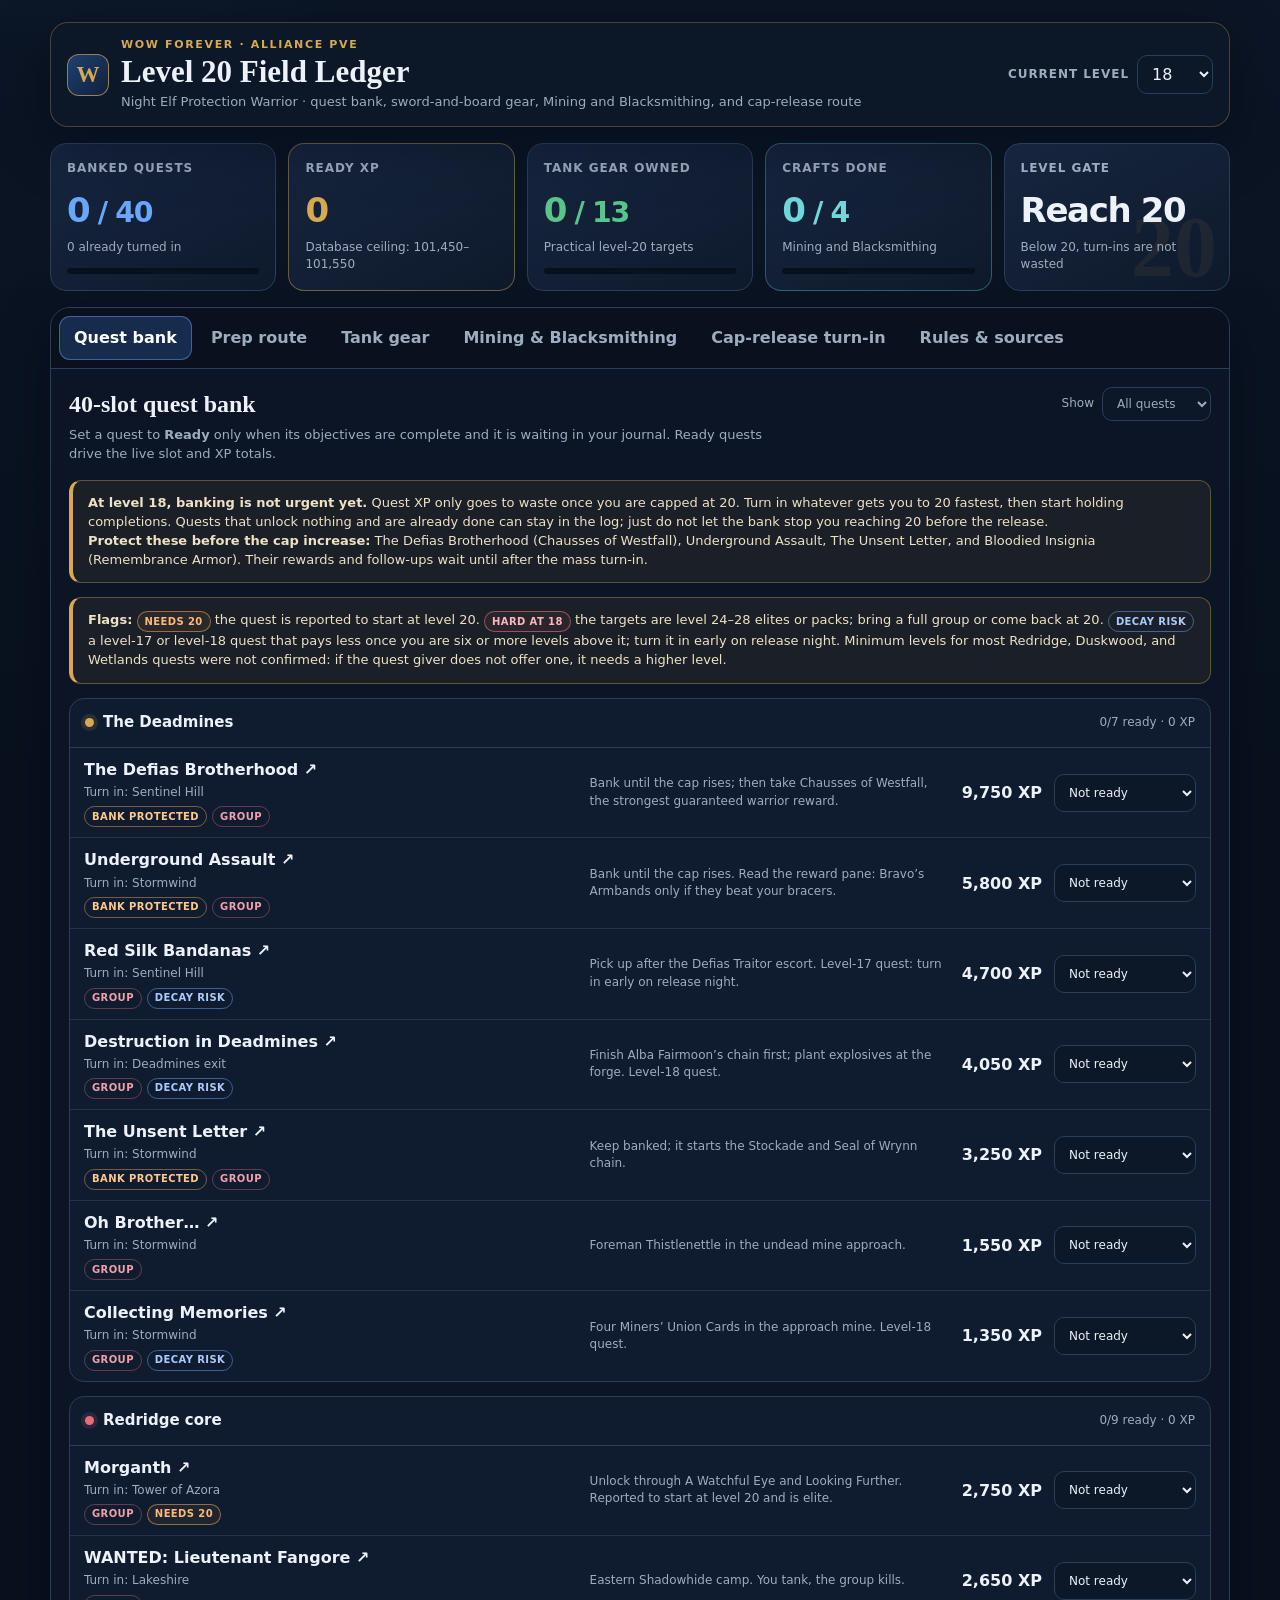
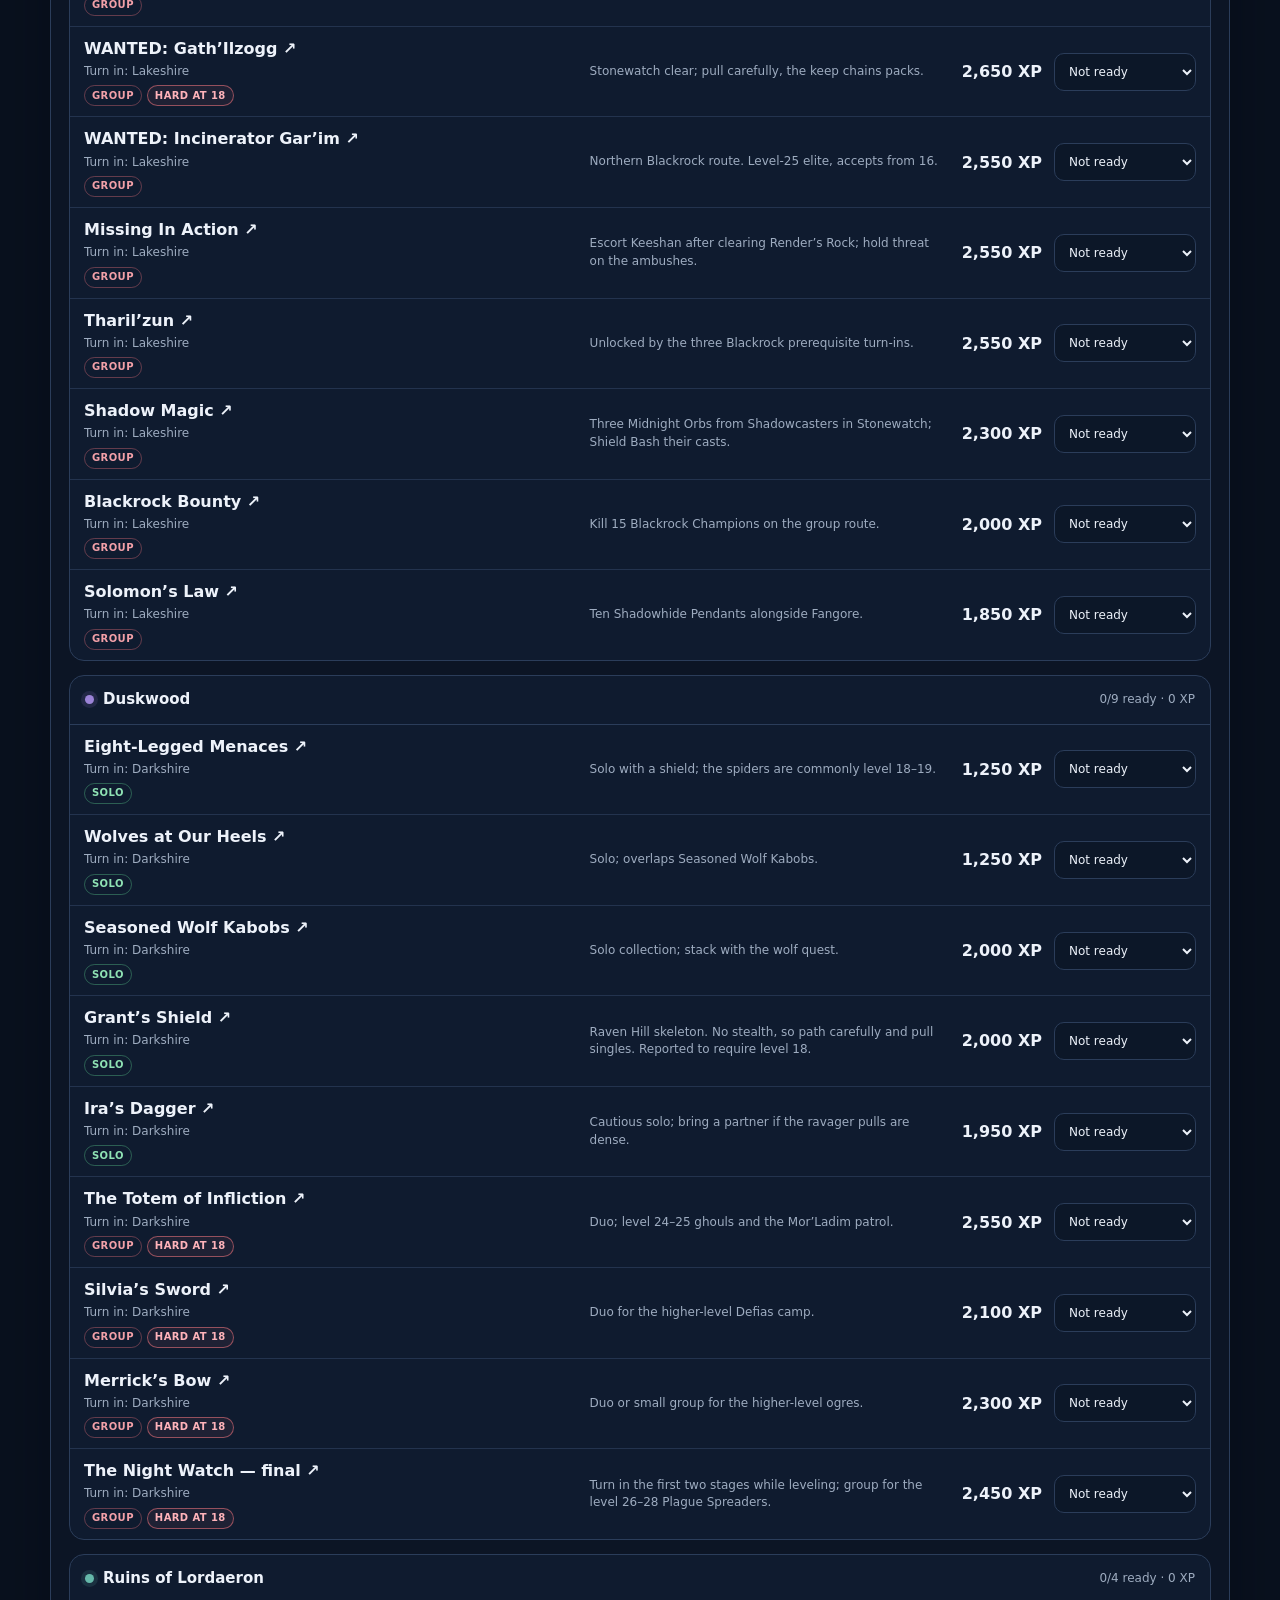
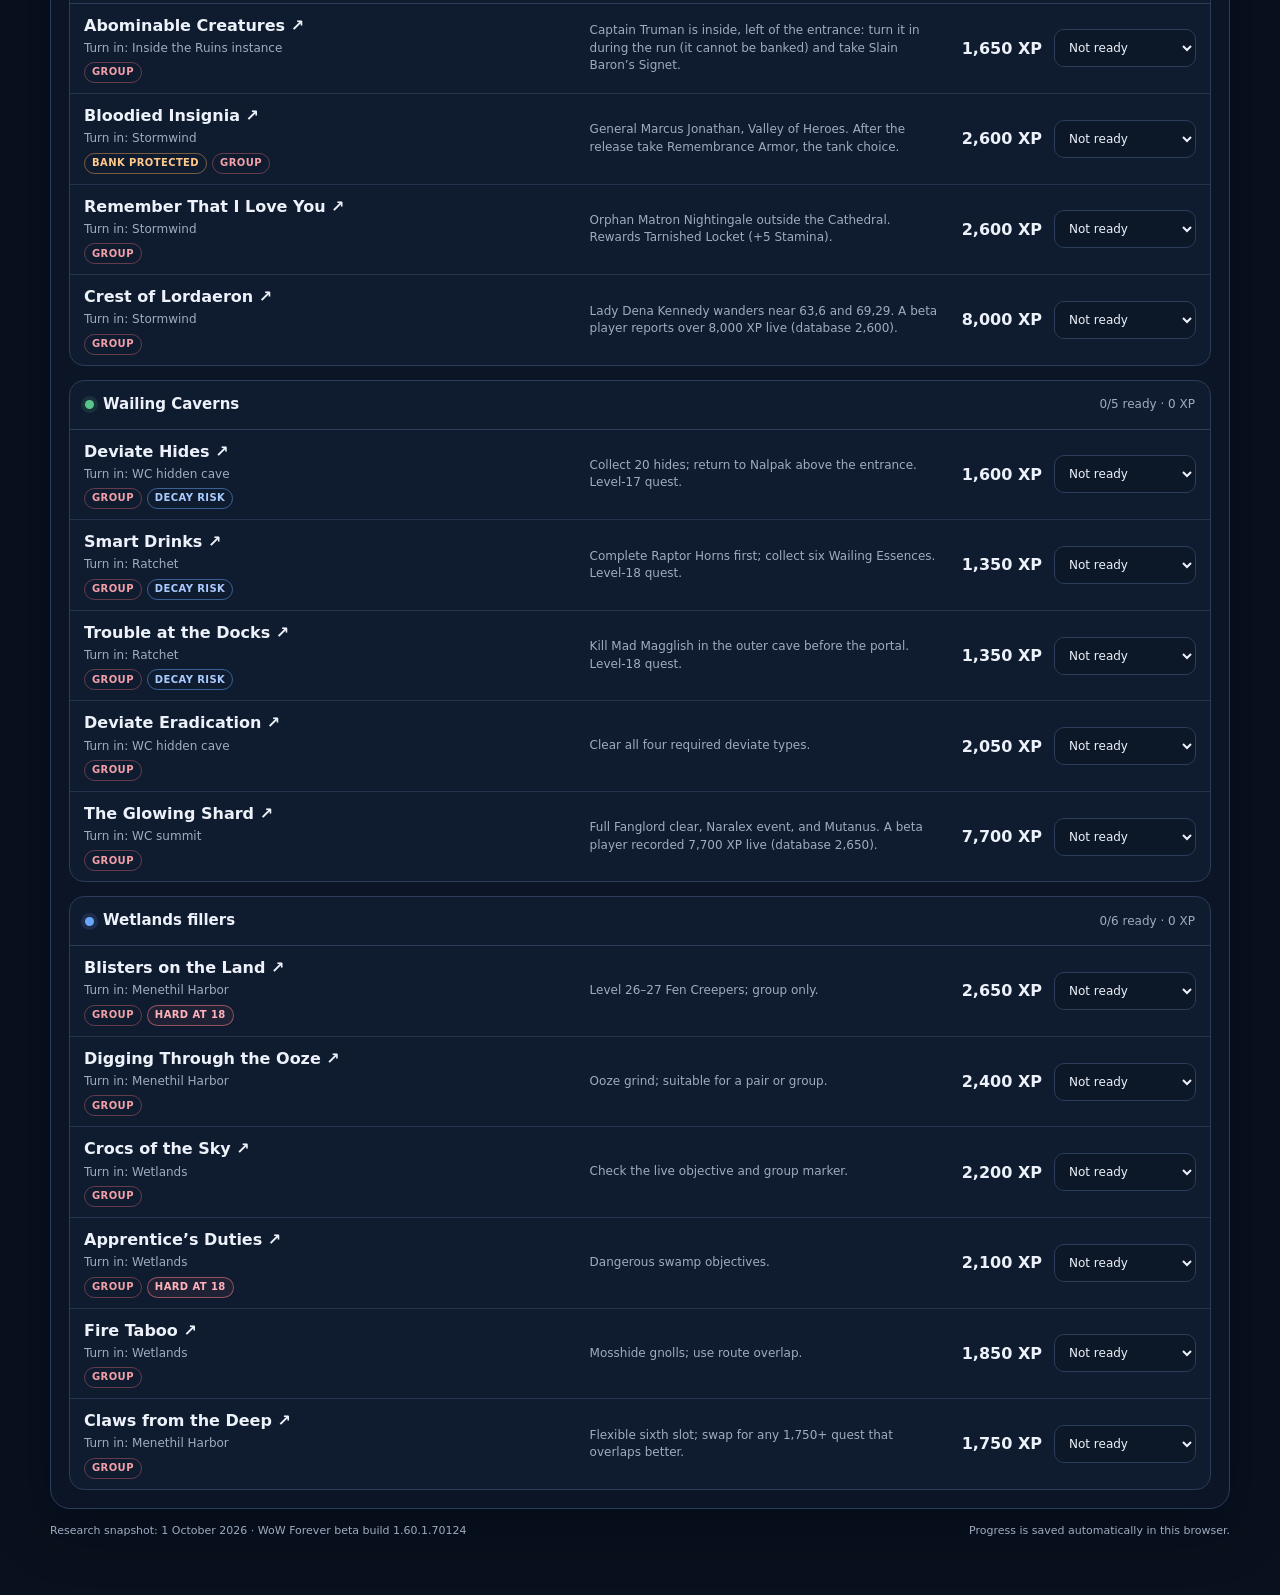
==== warrior/index.html @ e03d8a85 "Add Protection Warrior level 20 field ledger" ====
<!doctype html>
<html lang="en">
<head>
  <meta charset="utf-8">
  <meta name="viewport" content="width=device-width,initial-scale=1">
  <meta name="theme-color" content="#0b1525">
  <meta name="description" content="Interactive level-20 quest bank, Protection tank gear targets, and Mining/Blacksmithing crafts for a Night Elf Warrior on WoW Forever.">
  <title>Level 20 Field Ledger · Night Elf Protection Warrior</title>
  <link rel="icon" href="favicon.svg" type="image/svg+xml">
  <link rel="stylesheet" href="styles.css">
</head>
<body>
  <main class="shell">
    <header class="topbar">
      <div class="identity">
        <div class="crest" aria-hidden="true">W</div>
        <div>
          <p class="eyebrow">WoW Forever · Alliance PvE</p>
          <h1>Level 20 Field Ledger</h1>
          <p class="subtitle">Night Elf Protection Warrior · quest bank, sword-and-board gear, Mining and Blacksmithing, and cap-release route</p>
        </div>
      </div>
      <div class="level-control">
        <label for="current-level">Current level</label>
        <select id="current-level" aria-label="Current character level">
          <option value="17">17</option>
          <option value="18">18</option>
          <option value="19">19</option>
          <option value="20">20</option>
          <option value="21">21+</option>
        </select>
      </div>
    </header>

    <section class="summary-grid" aria-label="Tracker summary">
      <article class="summary-card blue">
        <div class="label">Banked quests</div>
        <div class="value"><span id="bank-count">0</span><small> / 40</small></div>
        <div class="detail"><span id="turned-count">0</span> already turned in</div>
        <div class="progress-track" aria-hidden="true"><span id="bank-progress"></span></div>
      </article>
      <article class="summary-card gold">
        <div class="label">Ready XP</div>
        <div class="value" id="bank-xp">0</div>
        <div class="detail">Database ceiling: 101,450–101,550</div>
      </article>
      <article class="summary-card green">
        <div class="label">Tank gear owned</div>
        <div class="value"><span id="gear-count">0</span><small> / <span id="gear-total">0</span></small></div>
        <div class="detail">Practical level-20 targets</div>
        <div class="progress-track" aria-hidden="true"><span id="gear-progress"></span></div>
      </article>
      <article class="summary-card craft">
        <div class="label">Crafts done</div>
        <div class="value"><span id="craft-count">0</span><small> / <span id="craft-total">0</span></small></div>
        <div class="detail">Mining and Blacksmithing</div>
        <div class="progress-track" aria-hidden="true"><span id="craft-progress"></span></div>
      </article>
      <article class="summary-card favor-card">
        <div class="label">Level gate</div>
        <div class="value" id="level-gate">Reach 20</div>
        <div class="detail" id="level-gate-detail">Below 20, turn-ins are not wasted</div>
      </article>
    </section>

    <section class="workspace">
      <nav class="tabs" role="tablist" aria-label="Tracker sections">
        <button class="tab-button" id="tab-bank" role="tab" aria-selected="true" aria-controls="panel-bank">Quest bank</button>
        <button class="tab-button" id="tab-prep" role="tab" aria-selected="false" aria-controls="panel-prep">Prep route</button>
        <button class="tab-button" id="tab-gear" role="tab" aria-selected="false" aria-controls="panel-gear">Tank gear</button>
        <button class="tab-button" id="tab-craft" role="tab" aria-selected="false" aria-controls="panel-craft">Mining &amp; Blacksmithing</button>
        <button class="tab-button" id="tab-turnin" role="tab" aria-selected="false" aria-controls="panel-turnin">Cap-release turn-in</button>
        <button class="tab-button" id="tab-notes" role="tab" aria-selected="false" aria-controls="panel-notes">Rules &amp; sources</button>
      </nav>

      <section class="panel active" id="panel-bank" role="tabpanel" aria-labelledby="tab-bank">
        <div class="panel-head">
          <div>
            <h2>40-slot quest bank</h2>
            <p>Set a quest to <strong>Ready</strong> only when its objectives are complete and it is waiting in your journal. Ready quests drive the live slot and XP totals.</p>
          </div>
          <div class="panel-actions">
            <label class="filter" for="quest-filter">Show
              <select id="quest-filter">
                <option value="all">All quests</option>
                <option value="todo">Not ready</option>
                <option value="ready">Ready only</option>
                <option value="turned">Turned in</option>
                <option value="skip">Skipped</option>
              </select>
            </label>
          </div>
        </div>
        <div class="callout"><strong>At level 18, banking is not urgent yet.</strong> Quest XP only goes to waste once you are capped at 20. Turn in whatever gets you to 20 fastest, then start holding completions. Quests that unlock nothing and are already done can stay in the log; just do not let the bank stop you reaching 20 before the release.<br><strong>Protect these before the cap increase:</strong> The Defias Brotherhood (Chausses of Westfall), Underground Assault, The Unsent Letter, and Bloodied Insignia (Remembrance Armor). Their rewards and follow-ups wait until after the mass turn-in.</div>
        <div class="callout"><strong>Flags:</strong> <span class="tag needs20">needs 20</span> the quest is reported to start at level 20. <span class="tag hard">hard at 18</span> the targets are level 24–28 elites or packs; bring a full group or come back at 20. <span class="tag decay">decay risk</span> a level-17 or level-18 quest that pays less once you are six or more levels above it; turn it in early on release night. Minimum levels for most Redridge, Duskwood, and Wetlands quests were not confirmed: if the quest giver does not offer one, it needs a higher level.</div>
        <div class="zone-list" id="quest-zones"></div>
      </section>

      <section class="panel" id="panel-prep" role="tabpanel" aria-labelledby="tab-prep" hidden>
        <div class="panel-head">
          <div>
            <h2>Prep route</h2>
            <p>The prerequisite turn-ins and route decisions that make the final bank possible. They do not count toward the 40 ready slots.</p>
          </div>
        </div>
        <div class="zone-list" id="prep-groups"></div>
      </section>

      <section class="panel" id="panel-gear" role="tabpanel" aria-labelledby="tab-gear" hidden>
        <div class="panel-head">
          <div>
            <h2>Practical Protection set</h2>
            <p>One-hander and shield, Alliance-accessible sources only. Stamina and armor first, then Defense, then Strength. No Merchant’s Favor is needed for the core list.</p>
          </div>
          <div class="panel-actions">
            <label class="filter" for="gear-filter">Show
              <select id="gear-filter">
                <option value="all">All targets</option>
                <option value="need">Still needed</option>
                <option value="owned">Owned</option>
                <option value="skip">Skipped</option>
              </select>
            </label>
          </div>
        </div>
        <div class="callout"><strong>Stat rule for a level-20 tank:</strong> Stamina and armor keep the healer comfortable; Defense lowers the chance to be crit and raises avoidance; Strength adds threat and block. Agility gives armor and dodge, so it is a fine secondary stat. Weapon damage still matters for threat, but a shield always beats a two-hander while tanking.<br><strong>The shield:</strong> Kresh’s Back (528 armor, +5 Defense, Wailing Caverns) is the clear level-18 target. Kresh is the turtle in the lake area; ask the group to kill him.</div>
        <div class="zone-card">
          <div class="zone-head"><div class="zone-title"><span class="zone-dot"></span><h3>Target list</h3></div><div class="zone-meta">Alliance-accessible</div></div>
          <div class="rows" id="gear-rows"></div>
        </div>
        <div class="route-section">
          <h3>Tank dungeon checklist</h3>
          <p>The dungeons you are already running for the quest bank also supply the set. In order of value.</p>
          <div class="zone-list" id="gear-farm-groups"></div>
        </div>
      </section>

      <section class="panel" id="panel-craft" role="tabpanel" aria-labelledby="tab-craft" hidden>
        <div class="panel-head">
          <div>
            <h2>Mining and Blacksmithing</h2>
            <p>Self-crafted tank pieces and weapon stones within reach before and just after level 20. This is not a power-leveling plan: mine nodes on your route and craft at natural breaks.</p>
          </div>
          <div class="panel-actions">
            <label class="filter" for="craft-filter">Show
              <select id="craft-filter">
                <option value="all">All crafts</option>
                <option value="need">Still to do</option>
                <option value="owned">Done</option>
                <option value="skip">Skipped</option>
              </select>
            </label>
          </div>
        </div>
        <div class="callout craft-callout"><strong>Best value:</strong> Gemmed Copper Boots (Blacksmithing 35, 109 armor, +4 Strength, +4 Stamina) are mail, cheap, and good until 20. Rough Bronze Shoulders fill an otherwise empty slot from level 17. Weapon stones are a cheap threat boost for every dungeon pull.<br><strong>Learn ranks:</strong> the client data shows each recipe’s colour range but not every trainer learn rank. Check the trainer before buying materials.</div>
        <div class="zone-card craft-card">
          <div class="zone-head"><div class="zone-title"><span class="zone-dot"></span><h3>Crafts worth making</h3></div><div class="zone-meta">Self-made</div></div>
          <div class="rows" id="craft-rows"></div>
        </div>
        <div class="route-section">
          <h3>Out of reach or not worth it at 20</h3>
          <p>Listed so you do not spend gold or Favor on them now.</p>
          <div class="comparison-table" id="craft-skip-rows" aria-label="Crafts to skip at level 20"></div>
        </div>
      </section>

      <section class="panel" id="panel-turnin" role="tabpanel" aria-labelledby="tab-turnin" hidden>
        <div class="panel-head">
          <div>
            <h2>Cap-release turn-in</h2>
            <p>Bind the hearthstone in Stormwind. If you hold the Wailing Caverns quests, log out in Ratchet and start there; otherwise start in Stormwind. Order: Barrens → (Menethil if Wetlands quests are held) → Stormwind, first half → Sentinel Hill and the Deadmines exit → Darkshire → Lakeshire → Tower of Azora → Stormwind, second half. Skip any stop where you hold nothing.</p>
          </div>
        </div>
        <div class="callout"><strong>Before clicking anything:</strong> read the live reward pane. Forever is in beta, and the live journal overrides this ledger’s saved research. The level-17 and level-18 quests come early in this order so they pay full XP.</div>
        <div class="zone-list" id="turnin-groups"></div>
      </section>

      <section class="panel" id="panel-notes" role="tabpanel" aria-labelledby="tab-notes" hidden>
        <div class="panel-head">
          <div>
            <h2>Decision rules, saving, and sources</h2>
            <p>The tracker stores progress only in this browser. Export a JSON file to back it up or move it to another device, and import it there.</p>
          </div>
          <div class="panel-actions">
            <button class="button" id="export-button" type="button">Export progress</button>
            <label class="button" for="import-input">Import progress<input class="sr-only" id="import-input" type="file" accept="application/json"></label>
            <button class="button ghost danger" id="reset-button" type="button">Reset tracker</button>
          </div>
        </div>
        <div class="two-col">
          <article class="info-card">
            <h3>XP threshold once you are 20</h3>
            <p>For a completed quest with no follow-up:</p>
            <div class="thresholds">
              <div class="threshold"><div class="range">≤ 1,500 XP</div><div>Turn it in while leveling. It is below the practical replacement line.</div></div>
              <div class="threshold"><div class="range">1,550–1,950</div><div>Usually turn in. Hold only when already complete near 20, on the route, or needed to fill a slot.</div></div>
              <div class="threshold"><div class="range">2,000–2,450</div><div>Check the bank before turning in. This is normal bank-candidate territory.</div></div>
              <div class="threshold"><div class="range">≥ 2,500 XP</div><div>Preserve by default unless the turn-in unlocks a stronger chain or an urgent upgrade.</div></div>
            </div>
            <p><strong>Below 20 the rule is simpler:</strong> XP is never wasted, so turn in anything that helps you reach 20 before the release. <strong>Quest chains override the threshold.</strong> Turn in The Valor Family, the first two Night Watch stages, and the Redridge prerequisites because they unlock stronger bank targets.</p>
            <p><strong>Low-level XP reduction:</strong> a quest pays 80% once you are six levels above it, 60% at seven, and 50% from eight (player-reported). Only the six <em>decay risk</em> quests here can be affected, and only if you turn them in after passing level 23–24.</p>
          </article>
          <article class="info-card">
            <h3>Travel value</h3>
            <ul>
              <li><strong>Wailing Caverns:</strong> worth one full run for Kresh’s Back alone, plus five bank quests if you finish through Mutanus before the release. Holding them means logging out in Ratchet.</li>
              <li><strong>The Deadmines:</strong> the core run. Cruel Barb, First Mate Band, and Blackened Defias Armor all drop here, and it carries seven bank quests.</li>
              <li><strong>Ruins of Lordaeron:</strong> go when a group already wants it. The three Stormwind hand-ins are excellent; Abominable Creatures turns in inside the dungeon and gives the Slain Baron’s Signet tank ring on the spot.</li>
              <li><strong>Duskwood:</strong> best open-world follow-up. The western spiders and wolves are fine solo with a shield; Totem, Silvia, Merrick, and final Night Watch need a partner.</li>
              <li><strong>Hall of Thanes:</strong> a level 13–18 dungeon. Worth one run only if a group is going: several reward pieces in the gear list come from it.</li>
              <li><strong>Shadowfang Keep and Blackfathom Deeps:</strong> after the cap rises. Blackfathom Villainy offers the Arctic Buckler shield.</li>
            </ul>
          </article>
          <article class="info-card">
            <h3>Protection talents at 18–20</h3>
            <p>A dedicated level-20 tank build is <strong>0/0/11 Protection</strong>: 5/5 Shield Specialization, 2/2 Improved Bloodrage, 3/3 Improved Thunder Clap, and 1/3 Improved Revenge. At 18 you have 9 points.</p>
            <p><strong>Pull:</strong> Charge in Battle Stance, swap to Defensive Stance, then Bloodrage, Shield Block, Revenge whenever lit, Thunder Clap on packs, Demoralizing Shout once, Sunder Armor on bosses, Heroic Strike only with spare Rage, and Taunt only after losing threat.</p>
            <p>Visit the Warrior trainer at 18 and 20 before the next dungeon.</p>
          </article>
          <article class="info-card">
            <h3>What this ledger does not know</h3>
            <ul>
              <li>Your current gear, Blacksmithing and Mining skill, gold, flight paths, and which Defias and Redridge steps are done.</li>
              <li>The exact minimum level of most Redridge, Duskwood, and Wetlands quests.</li>
              <li>The live stats of Bandsaw Wristbands and Remembrance Armor; check their tooltips before choosing.</li>
            </ul>
          </article>
        </div>
        <div class="source-links">
          <a href="https://www.wowhead.com/forever/quests" target="_blank" rel="noreferrer">Forever quest database ↗</a>
          <a href="https://www.wowhead.com/forever/guide/classes/warrior/protection/level-20-tank-overview" target="_blank" rel="noreferrer">Level-20 Protection guide ↗</a>
          <a href="https://foreverchanges.pro/dungeons/wailing-caverns" target="_blank" rel="noreferrer">Wailing Caverns loot ↗</a>
          <a href="https://foreverchanges.pro/item/13245" target="_blank" rel="noreferrer">Kresh’s Back ↗</a>
          <a href="https://www.wowhead.com/forever/guide/ruins-of-lordaeron-dungeon-overview-location-rewards" target="_blank" rel="noreferrer">Ruins guide ↗</a>
          <a href="https://www.wowhead.com/forever/quests/eastern-kingdoms/wetlands" target="_blank" rel="noreferrer">Wetlands quests ↗</a>
        </div>
      </section>
    </section>

    <footer class="footer">
      <span>Research snapshot: 1 October 2026 · WoW Forever beta build 1.60.1.70124</span>
      <span>Progress is saved automatically in this browser.</span>
    </footer>
  </main>

  <div class="toast" id="toast" role="status" aria-live="polite"></div>
  <script src="app.js"></script>
</body>
</html>
---- warrior/styles.css ----
:root {
  color-scheme: dark;
  --ink: #09111e;
  --panel: #111d31;
  --panel-2: #172640;
  --line: #2b3d5a;
  --text: #edf2fa;
  --muted: #9eacc0;
  --gold: #d5aa52;
  --blue: #69a7ff;
  --green: #58c58a;
  --orange: #e59d53;
  --red: #e46e78;
  --shadow: 0 18px 55px rgba(1, 7, 17, .35);
}

* { box-sizing: border-box; }

html { scroll-behavior: smooth; }

body {
  margin: 0;
  min-width: 320px;
  background:
    radial-gradient(circle at 8% -10%, rgba(44, 103, 180, .24), transparent 34rem),
    linear-gradient(180deg, #0b1525 0%, var(--ink) 48rem);
  color: var(--text);
  font-family: Inter, ui-sans-serif, system-ui, -apple-system, BlinkMacSystemFont, "Segoe UI", sans-serif;
  line-height: 1.45;
}

a { color: inherit; }
button, select, input { font: inherit; }
button, select, input[type="file"] { color: inherit; }

.shell { width: min(1180px, calc(100% - 28px)); margin: 0 auto; padding: 22px 0 56px; }

.topbar {
  display: flex;
  align-items: center;
  justify-content: space-between;
  gap: 18px;
  padding: 14px 16px;
  border: 1px solid rgba(213, 170, 82, .3);
  border-radius: 18px;
  background: rgba(13, 24, 42, .88);
  box-shadow: var(--shadow);
  backdrop-filter: blur(14px);
}

.identity { display: flex; align-items: center; gap: 12px; min-width: 0; }
.crest {
  display: grid;
  place-items: center;
  width: 42px;
  height: 42px;
  flex: 0 0 auto;
  border: 1px solid rgba(213, 170, 82, .68);
  border-radius: 12px;
  background: linear-gradient(135deg, #1f4074, #10203a);
  color: var(--gold);
  font-family: Georgia, serif;
  font-size: 23px;
  font-weight: 800;
}

.eyebrow {
  margin: 0 0 2px;
  color: var(--gold);
  font-size: 11px;
  font-weight: 800;
  letter-spacing: .15em;
  text-transform: uppercase;
}

h1 { margin: 0; font-family: Georgia, "Times New Roman", serif; font-size: clamp(22px, 3vw, 31px); line-height: 1.08; }
.subtitle { margin: 5px 0 0; color: var(--muted); font-size: 13px; }

.level-control { display: flex; align-items: center; gap: 8px; flex: 0 0 auto; }
.level-control label { color: var(--muted); font-size: 12px; font-weight: 700; text-transform: uppercase; letter-spacing: .08em; }
.level-control select, .filter select, .status-select, .gear-select {
  border: 1px solid var(--line);
  border-radius: 10px;
  background: #0c1728;
  padding: 8px 10px;
}

.summary-grid {
  display: grid;
  grid-template-columns: repeat(5, minmax(0, 1fr));
  gap: 12px;
  margin: 16px 0;
}

.summary-card {
  min-height: 116px;
  padding: 16px;
  border: 1px solid var(--line);
  border-radius: 16px;
  background: linear-gradient(150deg, rgba(23, 38, 64, .98), rgba(14, 26, 44, .98));
}
.summary-card .label { color: var(--muted); font-size: 12px; font-weight: 800; letter-spacing: .08em; text-transform: uppercase; }
.summary-card .value { margin-top: 8px; font-size: clamp(24px, 3.2vw, 34px); font-weight: 800; letter-spacing: -.04em; }
.summary-card .detail { margin-top: 4px; color: var(--muted); font-size: 12px; }
.summary-card.gold { border-color: rgba(213, 170, 82, .45); }
.summary-card.gold .value { color: var(--gold); }
.summary-card.blue .value { color: var(--blue); }
.summary-card.green .value { color: var(--green); }
.summary-card.craft { border-color: rgba(94, 211, 216, .34); }
.summary-card.craft .value { color: #70d8db; }

.progress-track { overflow: hidden; height: 6px; margin-top: 12px; border-radius: 999px; background: #07101d; }
.progress-track > span { display: block; width: 0; height: 100%; border-radius: inherit; background: linear-gradient(90deg, var(--blue), var(--green)); transition: width .25s ease; }

.favor-card { position: relative; overflow: hidden; }
.favor-card::after { content: "20"; position: absolute; right: 12px; bottom: -19px; color: rgba(213, 170, 82, .08); font-family: Georgia, serif; font-size: 86px; font-weight: 900; }

.workspace {
  overflow: hidden;
  border: 1px solid var(--line);
  border-radius: 20px;
  background: rgba(12, 22, 38, .93);
  box-shadow: var(--shadow);
}

.tabs {
  display: flex;
  gap: 4px;
  overflow-x: auto;
  padding: 8px;
  border-bottom: 1px solid var(--line);
  background: rgba(8, 16, 29, .75);
}
.tab-button {
  min-height: 42px;
  padding: 9px 14px;
  border: 1px solid transparent;
  border-radius: 11px;
  background: transparent;
  color: var(--muted);
  cursor: pointer;
  font-weight: 750;
  white-space: nowrap;
}
.tab-button:hover { color: var(--text); background: var(--panel); }
.tab-button[aria-selected="true"] { border-color: rgba(105, 167, 255, .45); background: #172c4c; color: #fff; }

.panel { display: none; padding: 18px; }
.panel.active { display: block; }
.panel-head { display: flex; align-items: start; justify-content: space-between; gap: 16px; margin-bottom: 16px; }
.panel-head h2 { margin: 0; font-family: Georgia, serif; font-size: 24px; }
.panel-head p { max-width: 720px; margin: 5px 0 0; color: var(--muted); font-size: 13px; }
.panel-actions { display: flex; flex-wrap: wrap; justify-content: flex-end; gap: 8px; }

.button {
  min-height: 38px;
  padding: 8px 12px;
  border: 1px solid var(--line);
  border-radius: 10px;
  background: var(--panel-2);
  cursor: pointer;
  font-weight: 750;
}
.button:hover { border-color: var(--blue); }
.button.ghost { background: transparent; color: var(--muted); }
.button.danger:hover { border-color: var(--red); color: #ffdce0; }

.filter { display: flex; align-items: center; gap: 8px; color: var(--muted); font-size: 12px; }

.zone-list { display: grid; gap: 14px; }
.zone-card, .info-card {
  overflow: hidden;
  border: 1px solid var(--line);
  border-radius: 15px;
  background: rgba(17, 29, 49, .82);
}
.zone-head {
  display: flex;
  align-items: center;
  justify-content: space-between;
  gap: 12px;
  padding: 13px 15px;
  border-bottom: 1px solid var(--line);
}
.zone-title { display: flex; align-items: center; gap: 9px; min-width: 0; }
.zone-dot { width: 9px; height: 9px; flex: 0 0 auto; border-radius: 50%; background: var(--blue); box-shadow: 0 0 0 4px rgba(105, 167, 255, .12); }
.zone-title h3 { margin: 0; font-size: 15px; }
.zone-meta { color: var(--muted); font-size: 12px; white-space: nowrap; }

.rows { display: grid; }
.quest-row, .gear-row, .task-row {
  display: grid;
  align-items: center;
  gap: 12px;
  min-height: 67px;
  padding: 10px 14px;
  border-bottom: 1px solid rgba(43, 61, 90, .72);
}
.quest-row:last-child, .gear-row:last-child, .task-row:last-child { border-bottom: 0; }
.quest-row { grid-template-columns: minmax(210px, 1.25fr) minmax(150px, .9fr) 85px 142px; }
.gear-row { grid-template-columns: 70px minmax(210px, 1.15fr) minmax(220px, 1.2fr) 126px; }
.task-row { grid-template-columns: 34px minmax(0, 1fr); }
.quest-row[data-state="ready"], .gear-row[data-state="owned"], .task-row[data-state="done"] { background: rgba(88, 197, 138, .07); }
.quest-row[data-state="turned"] { opacity: .72; background: rgba(105, 167, 255, .06); }
.quest-row[data-state="skip"], .gear-row[data-state="skip"] { opacity: .5; }

.item-title { min-width: 0; }
.item-title a { text-decoration: none; font-weight: 780; }
.item-title a:hover { color: var(--blue); text-decoration: underline; }
.item-sub { margin-top: 3px; color: var(--muted); font-size: 12px; }
.tag-line { display: flex; flex-wrap: wrap; gap: 5px; margin-top: 5px; }
.tag {
  display: inline-flex;
  align-items: center;
  min-height: 21px;
  padding: 2px 7px;
  border: 1px solid var(--line);
  border-radius: 999px;
  color: var(--muted);
  font-size: 10px;
  font-weight: 800;
  letter-spacing: .04em;
  text-transform: uppercase;
}
.tag.protect { border-color: rgba(229, 157, 83, .5); color: #ffc989; }
.tag.solo { border-color: rgba(88, 197, 138, .4); color: #8fe2b4; }
.tag.group { border-color: rgba(228, 110, 120, .4); color: #f2a0a8; }
.tag.post { border-color: rgba(213, 170, 82, .45); color: #e7c57d; }
.tag.needs20 { border-color: rgba(229, 157, 83, .6); color: #ffb877; background: rgba(229, 157, 83, .08); }
.tag.decay { border-color: rgba(105, 167, 255, .5); color: #a9cbff; }
.tag.hard { border-color: rgba(228, 110, 120, .6); color: #ffb3ba; background: rgba(228, 110, 120, .08); }
.tag.favor { border-color: rgba(213, 170, 82, .6); color: #f2d28e; }

.xp { text-align: right; font-variant-numeric: tabular-nums; font-weight: 800; }
.status-select, .gear-select { width: 100%; min-height: 38px; font-size: 12px; }
.slot { color: var(--gold); font-size: 12px; font-weight: 800; text-transform: uppercase; }
.note { color: var(--muted); font-size: 12px; }

.check {
  display: grid;
  place-items: center;
  width: 26px;
  height: 26px;
  border: 1px solid var(--line);
  border-radius: 8px;
  background: #0b1729;
  cursor: pointer;
}
.check[aria-checked="true"] { border-color: var(--green); background: var(--green); color: #06150d; }

.callout {
  margin-bottom: 14px;
  padding: 13px 15px;
  border: 1px solid rgba(213, 170, 82, .38);
  border-left: 4px solid var(--gold);
  border-radius: 12px;
  background: rgba(213, 170, 82, .07);
  color: #eee1c4;
  font-size: 13px;
}
.craft-callout { border-color: rgba(94, 211, 216, .35); border-left-color: #70d8db; background: rgba(94, 211, 216, .06); color: #d9f4f4; }
.craft-card .zone-dot { background: #70d8db; box-shadow: 0 0 0 4px rgba(94, 211, 216, .12); }
.route-section { margin-top: 18px; }
.route-section > h3 { margin: 0; font-family: Georgia, serif; font-size: 20px; }
.route-section > p { margin: 4px 0 12px; color: var(--muted); font-size: 13px; }
.comparison-table { overflow: hidden; border: 1px solid var(--line); border-radius: 15px; background: rgba(17, 29, 49, .82); }
.comparison-row { display: grid; grid-template-columns: 78px minmax(180px, .85fr) minmax(280px, 1.35fr); align-items: center; gap: 12px; min-height: 58px; padding: 10px 14px; border-bottom: 1px solid rgba(43, 61, 90, .72); }
.comparison-row:last-child { border-bottom: 0; }
.comparison-row .item-title a { color: var(--text); text-decoration: none; font-weight: 780; }
.comparison-row .item-title a:hover { color: var(--blue); text-decoration: underline; }
.market-table .comparison-row { grid-template-columns: 78px minmax(190px, .85fr) minmax(260px, 1.25fr) 92px; }
.market-price { display: grid; justify-items: end; gap: 2px; color: var(--gold); font-variant-numeric: tabular-nums; }
.market-price span { color: var(--muted); font-size: 10px; font-weight: 700; text-transform: uppercase; }
.market-callout { margin-top: 12px; border-color: rgba(105, 167, 255, .34); border-left-color: var(--blue); background: rgba(105, 167, 255, .06); color: #dceaff; }

.two-col { display: grid; grid-template-columns: repeat(2, minmax(0, 1fr)); gap: 14px; }
.info-card { padding: 16px; }
.info-card h3 { margin: 0 0 8px; font-family: Georgia, serif; font-size: 18px; }
.info-card p, .info-card li { color: var(--muted); font-size: 13px; }
.info-card ol, .info-card ul { margin: 8px 0 0; padding-left: 19px; }
.info-card li + li { margin-top: 8px; }
.info-card strong { color: var(--text); }

.thresholds { display: grid; gap: 8px; margin-top: 12px; }
.threshold { display: grid; grid-template-columns: 110px 1fr; gap: 10px; padding: 10px; border-radius: 10px; background: rgba(5, 12, 23, .45); }
.threshold .range { font-weight: 850; color: var(--gold); }

.source-links { display: flex; flex-wrap: wrap; gap: 8px; margin-top: 14px; }
.source-links a { padding: 7px 10px; border: 1px solid var(--line); border-radius: 9px; color: var(--muted); font-size: 12px; text-decoration: none; }
.source-links a:hover { color: var(--text); border-color: var(--blue); }

.footer { display: flex; justify-content: space-between; gap: 16px; margin-top: 14px; color: var(--muted); font-size: 11px; }
.footer a { color: var(--blue); }

.toast {
  position: fixed;
  right: 18px;
  bottom: 18px;
  z-index: 20;
  max-width: min(360px, calc(100vw - 36px));
  padding: 11px 14px;
  border: 1px solid var(--line);
  border-radius: 11px;
  background: #172640;
  box-shadow: var(--shadow);
  opacity: 0;
  transform: translateY(10px);
  pointer-events: none;
  transition: .2s ease;
}
.toast.show { opacity: 1; transform: translateY(0); }

.sr-only { position: absolute; width: 1px; height: 1px; overflow: hidden; clip: rect(0,0,0,0); white-space: nowrap; }

@media (max-width: 900px) {
  .summary-grid { grid-template-columns: repeat(3, minmax(0, 1fr)); }
  .quest-row { grid-template-columns: minmax(170px, 1fr) 75px 132px; }
  .quest-row .note { grid-column: 1 / -1; }
  .gear-row { grid-template-columns: 58px minmax(160px, 1fr) 120px; }
  .gear-row .note { grid-column: 2 / -1; }
  .comparison-row, .market-table .comparison-row { grid-template-columns: 68px minmax(150px, 1fr) 92px; }
  .comparison-row .note { grid-column: 2 / -1; }
  .market-price { grid-column: 3; grid-row: 1; }
}

@media (max-width: 640px) {
  .shell { width: min(100% - 18px, 1180px); padding-top: 9px; }
  .topbar { align-items: flex-start; border-radius: 15px; }
  .subtitle { display: none; }
  .level-control { flex-direction: column; align-items: flex-end; gap: 3px; }
  .summary-grid { gap: 8px; margin: 9px 0; }
  .summary-grid { grid-template-columns: repeat(2, minmax(0, 1fr)); }
  .summary-card { min-height: 98px; padding: 12px; }
  .summary-card .value { font-size: 24px; }
  .workspace { border-radius: 15px; }
  .panel { padding: 12px; }
  .panel-head { display: block; }
  .panel-actions { justify-content: flex-start; margin-top: 12px; }
  .quest-row, .gear-row { grid-template-columns: minmax(0, 1fr) 120px; gap: 8px; }
  .quest-row .note, .quest-row .xp, .gear-row .slot, .gear-row .note { grid-column: 1; }
  .quest-row .status-select, .gear-row .gear-select { grid-column: 2; grid-row: 1 / span 2; align-self: center; }
  .gear-row .gear-select { grid-row: 1 / span 3; }
  .comparison-row, .market-table .comparison-row { grid-template-columns: 60px minmax(0, 1fr) 74px; gap: 8px; padding: 10px; }
  .comparison-row .note { grid-column: 2 / -1; }
  .market-price { grid-column: 3; grid-row: 1; align-self: start; }
  .two-col { grid-template-columns: 1fr; }
  .threshold { grid-template-columns: 1fr; gap: 3px; }
  .footer { display: block; }
}

@media (prefers-reduced-motion: reduce) {
  *, *::before, *::after { scroll-behavior: auto !important; transition: none !important; }
}
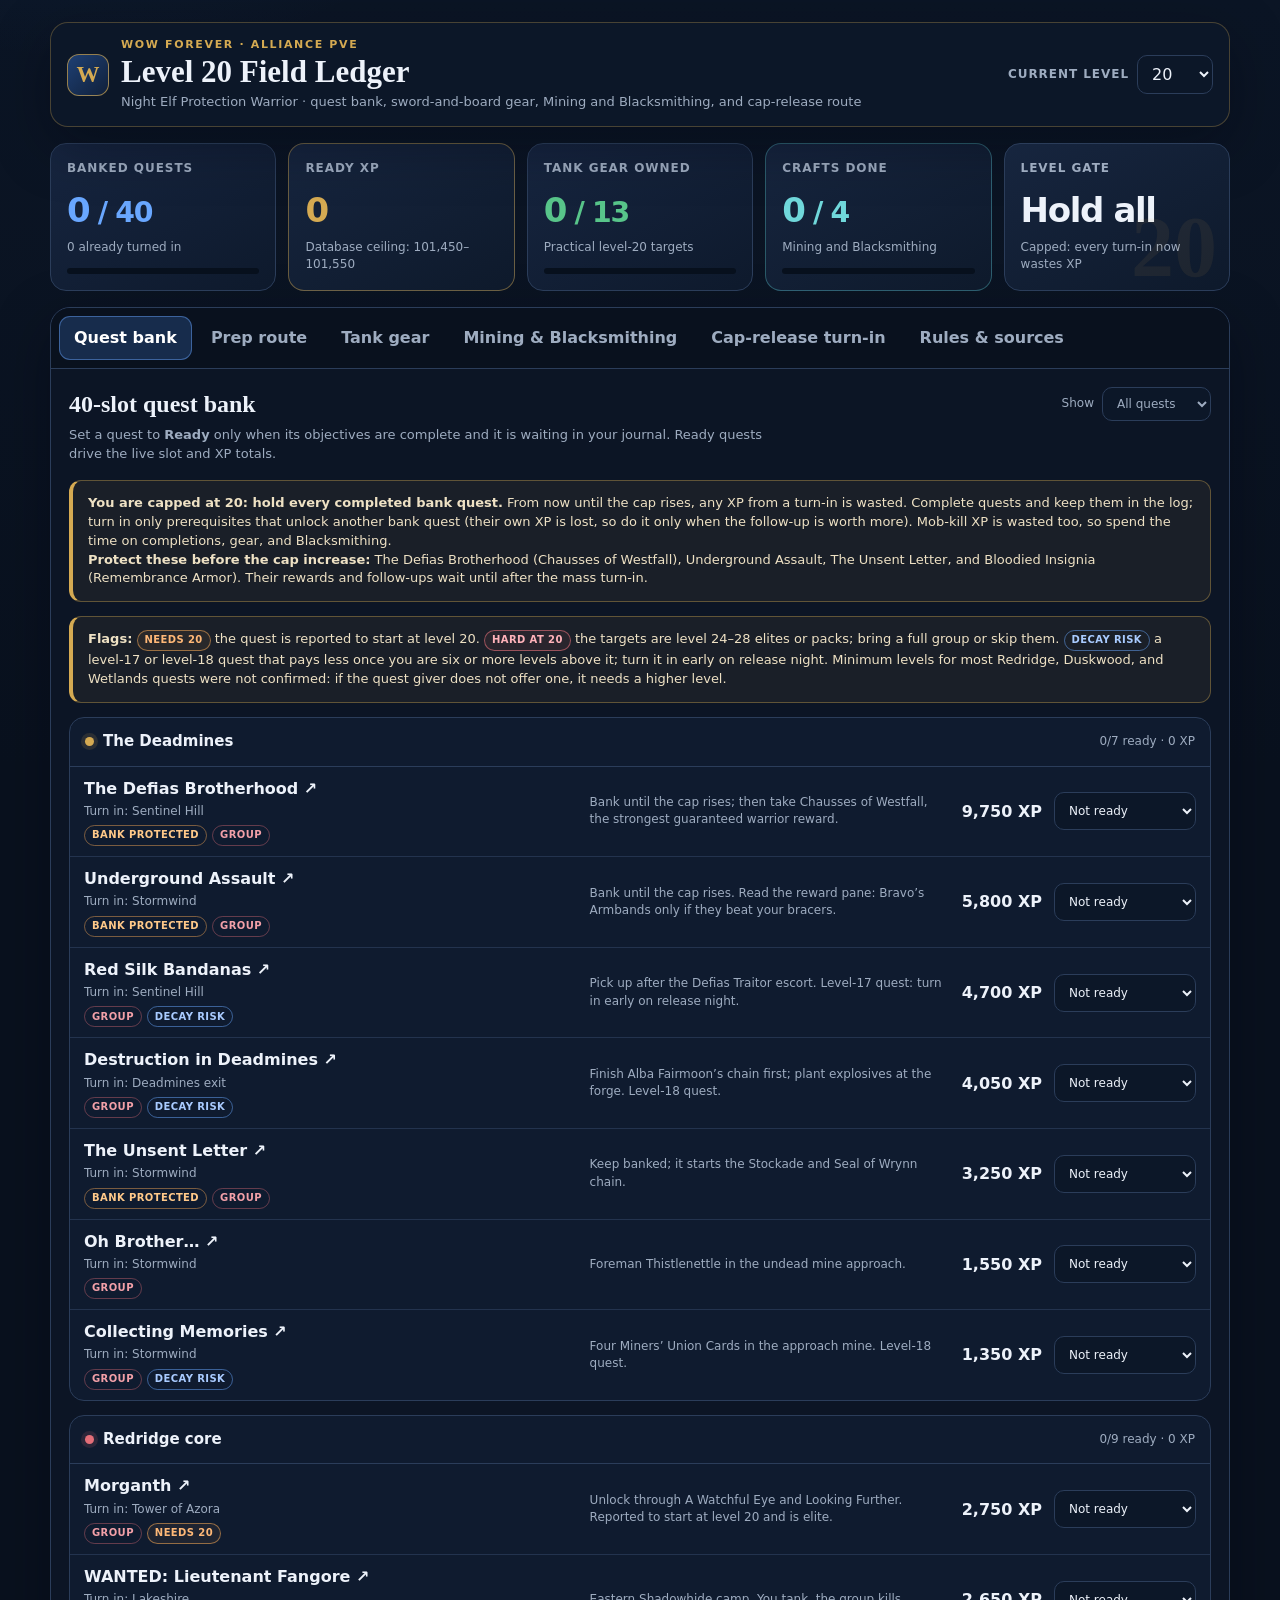
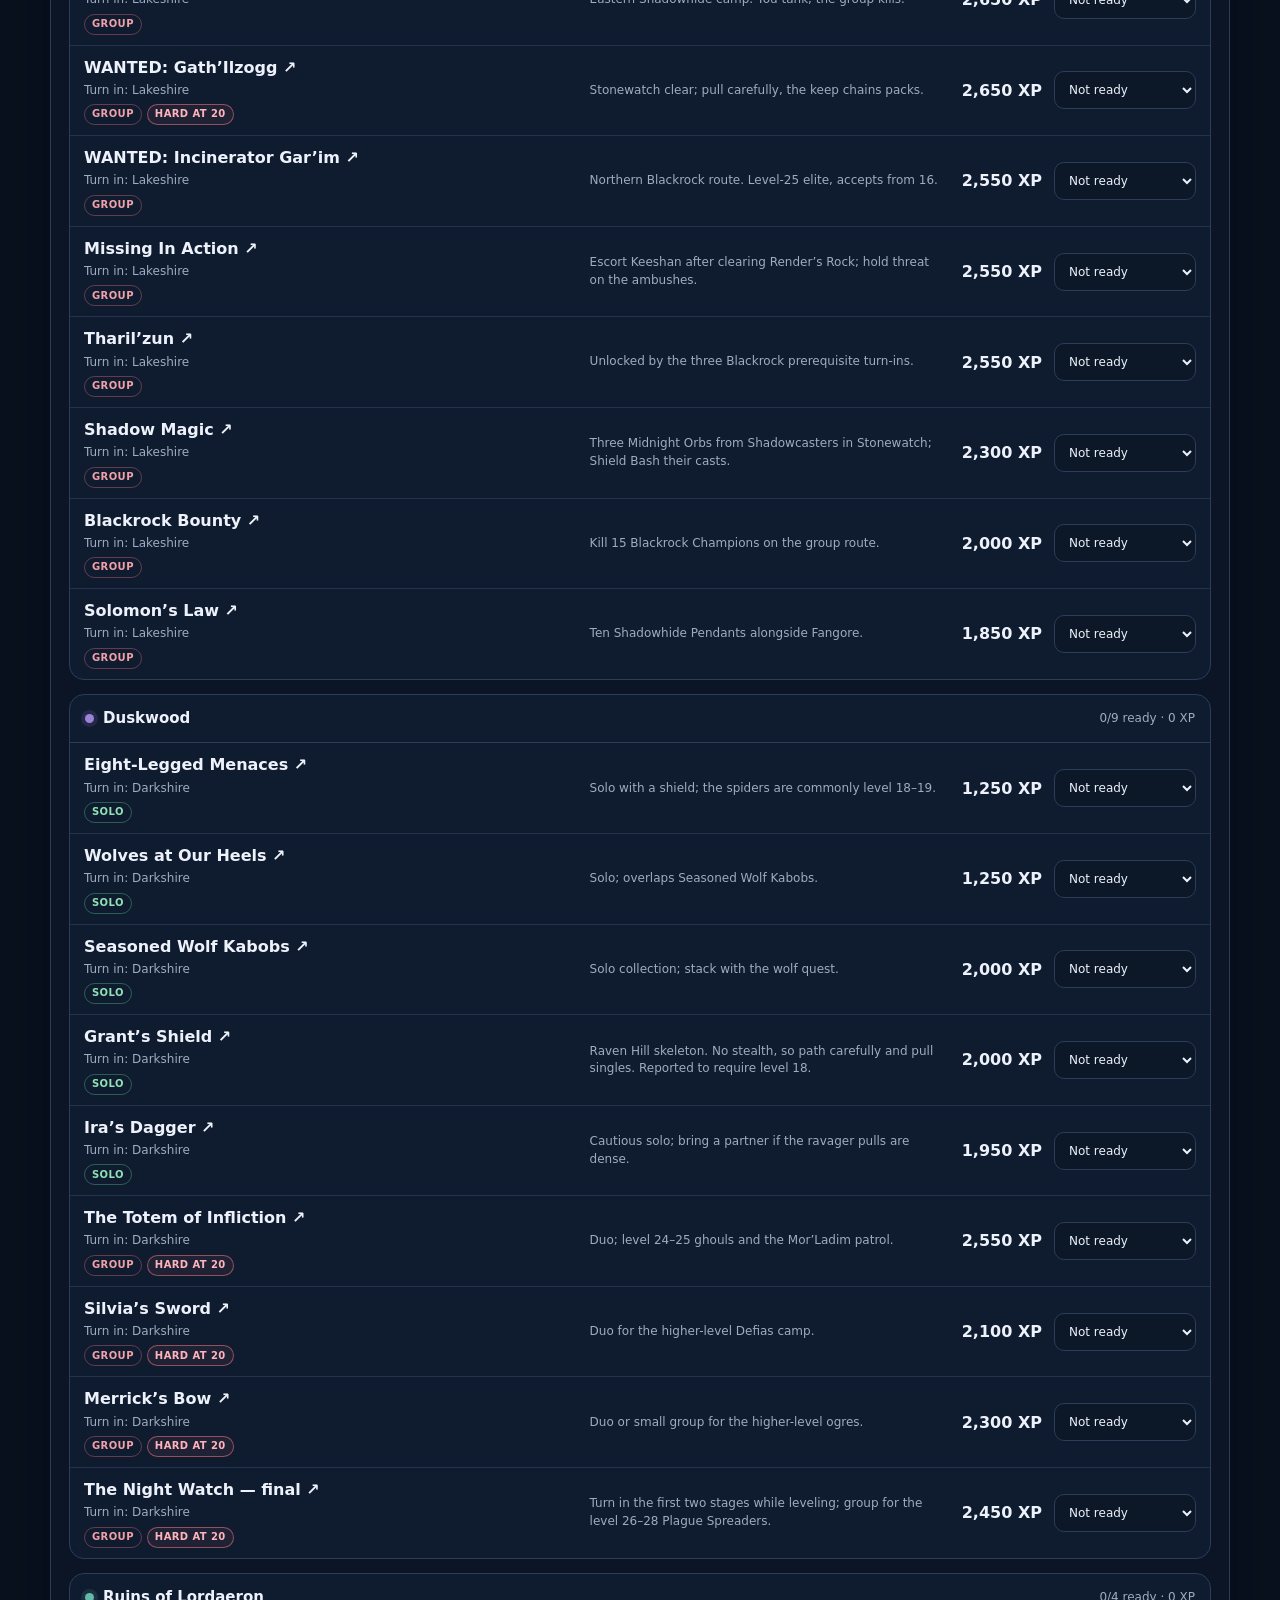
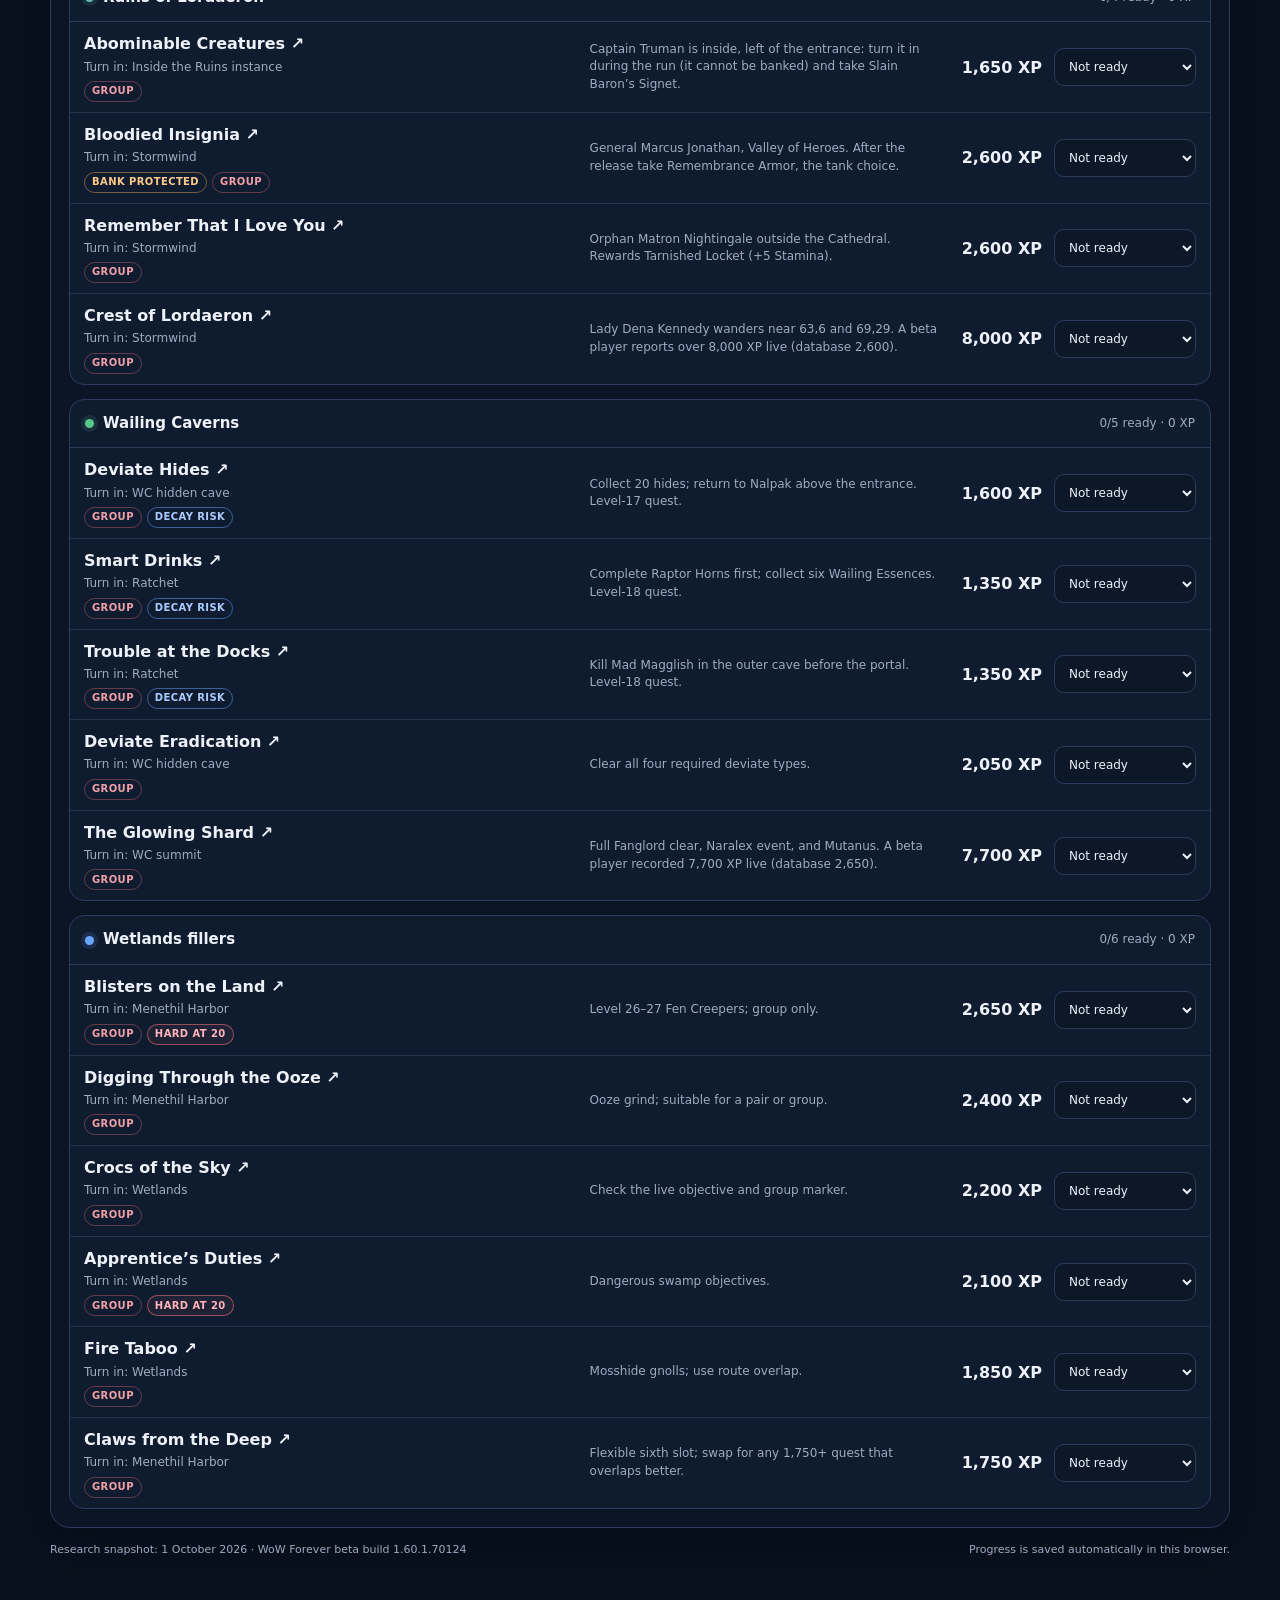
==== commit 925c1e93: "Ledger: default to level 20 and capped-player guidance" ====
--- a/warrior/index.html
+++ b/warrior/index.html
@@ -26,7 +26,7 @@
           <option value="17">17</option>
           <option value="18">18</option>
           <option value="19">19</option>
-          <option value="20">20</option>
+          <option value="20" selected>20</option>
           <option value="21">21+</option>
         </select>
       </div>
@@ -58,8 +58,8 @@
       </article>
       <article class="summary-card favor-card">
         <div class="label">Level gate</div>
-        <div class="value" id="level-gate">Reach 20</div>
-        <div class="detail" id="level-gate-detail">Below 20, turn-ins are not wasted</div>
+        <div class="value" id="level-gate">Hold all</div>
+        <div class="detail" id="level-gate-detail">Capped: every turn-in now wastes XP</div>
       </article>
     </section>
 
@@ -91,8 +91,8 @@
             </label>
           </div>
         </div>
-        <div class="callout"><strong>At level 18, banking is not urgent yet.</strong> Quest XP only goes to waste once you are capped at 20. Turn in whatever gets you to 20 fastest, then start holding completions. Quests that unlock nothing and are already done can stay in the log; just do not let the bank stop you reaching 20 before the release.<br><strong>Protect these before the cap increase:</strong> The Defias Brotherhood (Chausses of Westfall), Underground Assault, The Unsent Letter, and Bloodied Insignia (Remembrance Armor). Their rewards and follow-ups wait until after the mass turn-in.</div>
-        <div class="callout"><strong>Flags:</strong> <span class="tag needs20">needs 20</span> the quest is reported to start at level 20. <span class="tag hard">hard at 18</span> the targets are level 24–28 elites or packs; bring a full group or come back at 20. <span class="tag decay">decay risk</span> a level-17 or level-18 quest that pays less once you are six or more levels above it; turn it in early on release night. Minimum levels for most Redridge, Duskwood, and Wetlands quests were not confirmed: if the quest giver does not offer one, it needs a higher level.</div>
+        <div class="callout"><strong>You are capped at 20: hold every completed bank quest.</strong> From now until the cap rises, any XP from a turn-in is wasted. Complete quests and keep them in the log; turn in only prerequisites that unlock another bank quest (their own XP is lost, so do it only when the follow-up is worth more). Mob-kill XP is wasted too, so spend the time on completions, gear, and Blacksmithing.<br><strong>Protect these before the cap increase:</strong> The Defias Brotherhood (Chausses of Westfall), Underground Assault, The Unsent Letter, and Bloodied Insignia (Remembrance Armor). Their rewards and follow-ups wait until after the mass turn-in.</div>
+        <div class="callout"><strong>Flags:</strong> <span class="tag needs20">needs 20</span> the quest is reported to start at level 20. <span class="tag hard">hard at 20</span> the targets are level 24–28 elites or packs; bring a full group or skip them. <span class="tag decay">decay risk</span> a level-17 or level-18 quest that pays less once you are six or more levels above it; turn it in early on release night. Minimum levels for most Redridge, Duskwood, and Wetlands quests were not confirmed: if the quest giver does not offer one, it needs a higher level.</div>
         <div class="zone-list" id="quest-zones"></div>
       </section>
 
@@ -212,10 +212,10 @@
             </ul>
           </article>
           <article class="info-card">
-            <h3>Protection talents at 18–20</h3>
+            <h3>Protection talents at 20</h3>
             <p>A dedicated level-20 tank build is <strong>0/0/11 Protection</strong>: 5/5 Shield Specialization, 2/2 Improved Bloodrage, 3/3 Improved Thunder Clap, and 1/3 Improved Revenge. At 18 you have 9 points.</p>
             <p><strong>Pull:</strong> Charge in Battle Stance, swap to Defensive Stance, then Bloodrage, Shield Block, Revenge whenever lit, Thunder Clap on packs, Demoralizing Shout once, Sunder Armor on bosses, Heroic Strike only with spare Rage, and Taunt only after losing threat.</p>
-            <p>Visit the Warrior trainer at 18 and 20 before the next dungeon.</p>
+            <p>Visit the Warrior trainer at 20 before the next dungeon if you have not already.</p>
           </article>
           <article class="info-card">
             <h3>What this ledger does not know</h3>
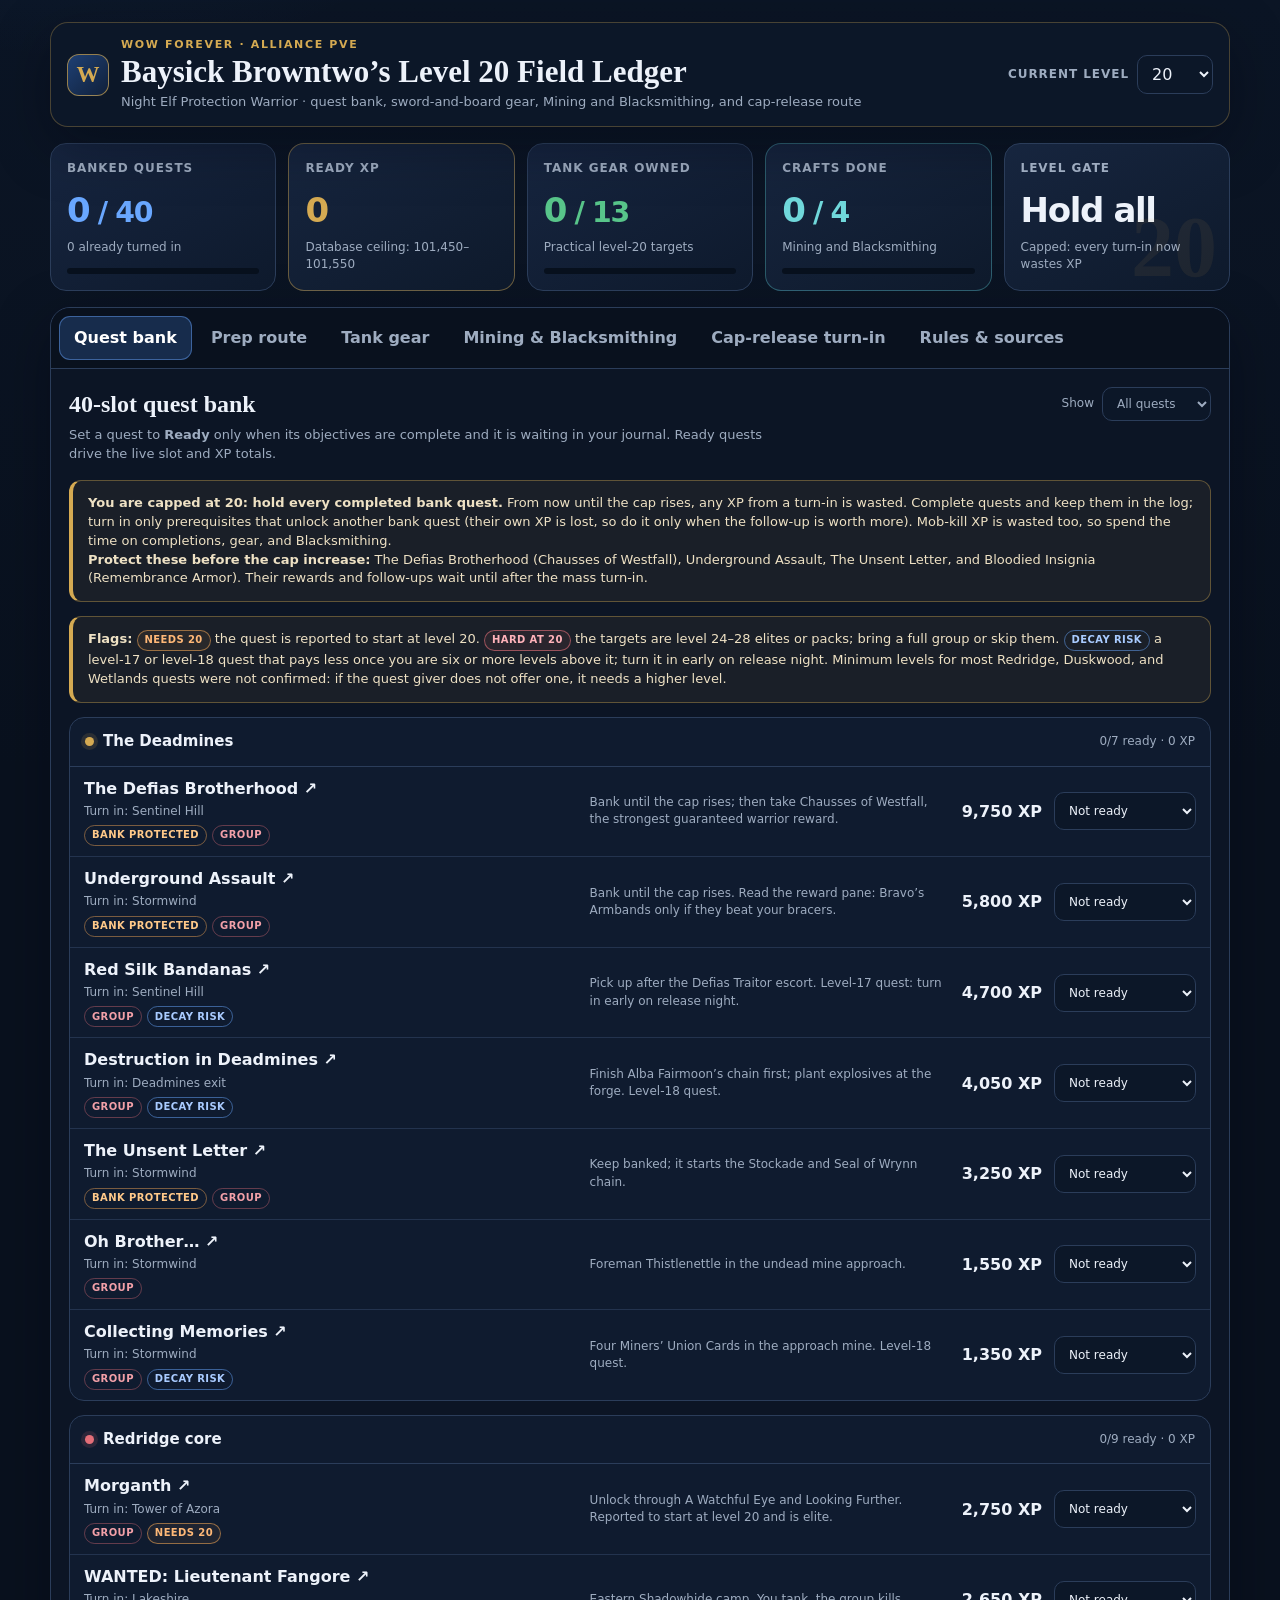
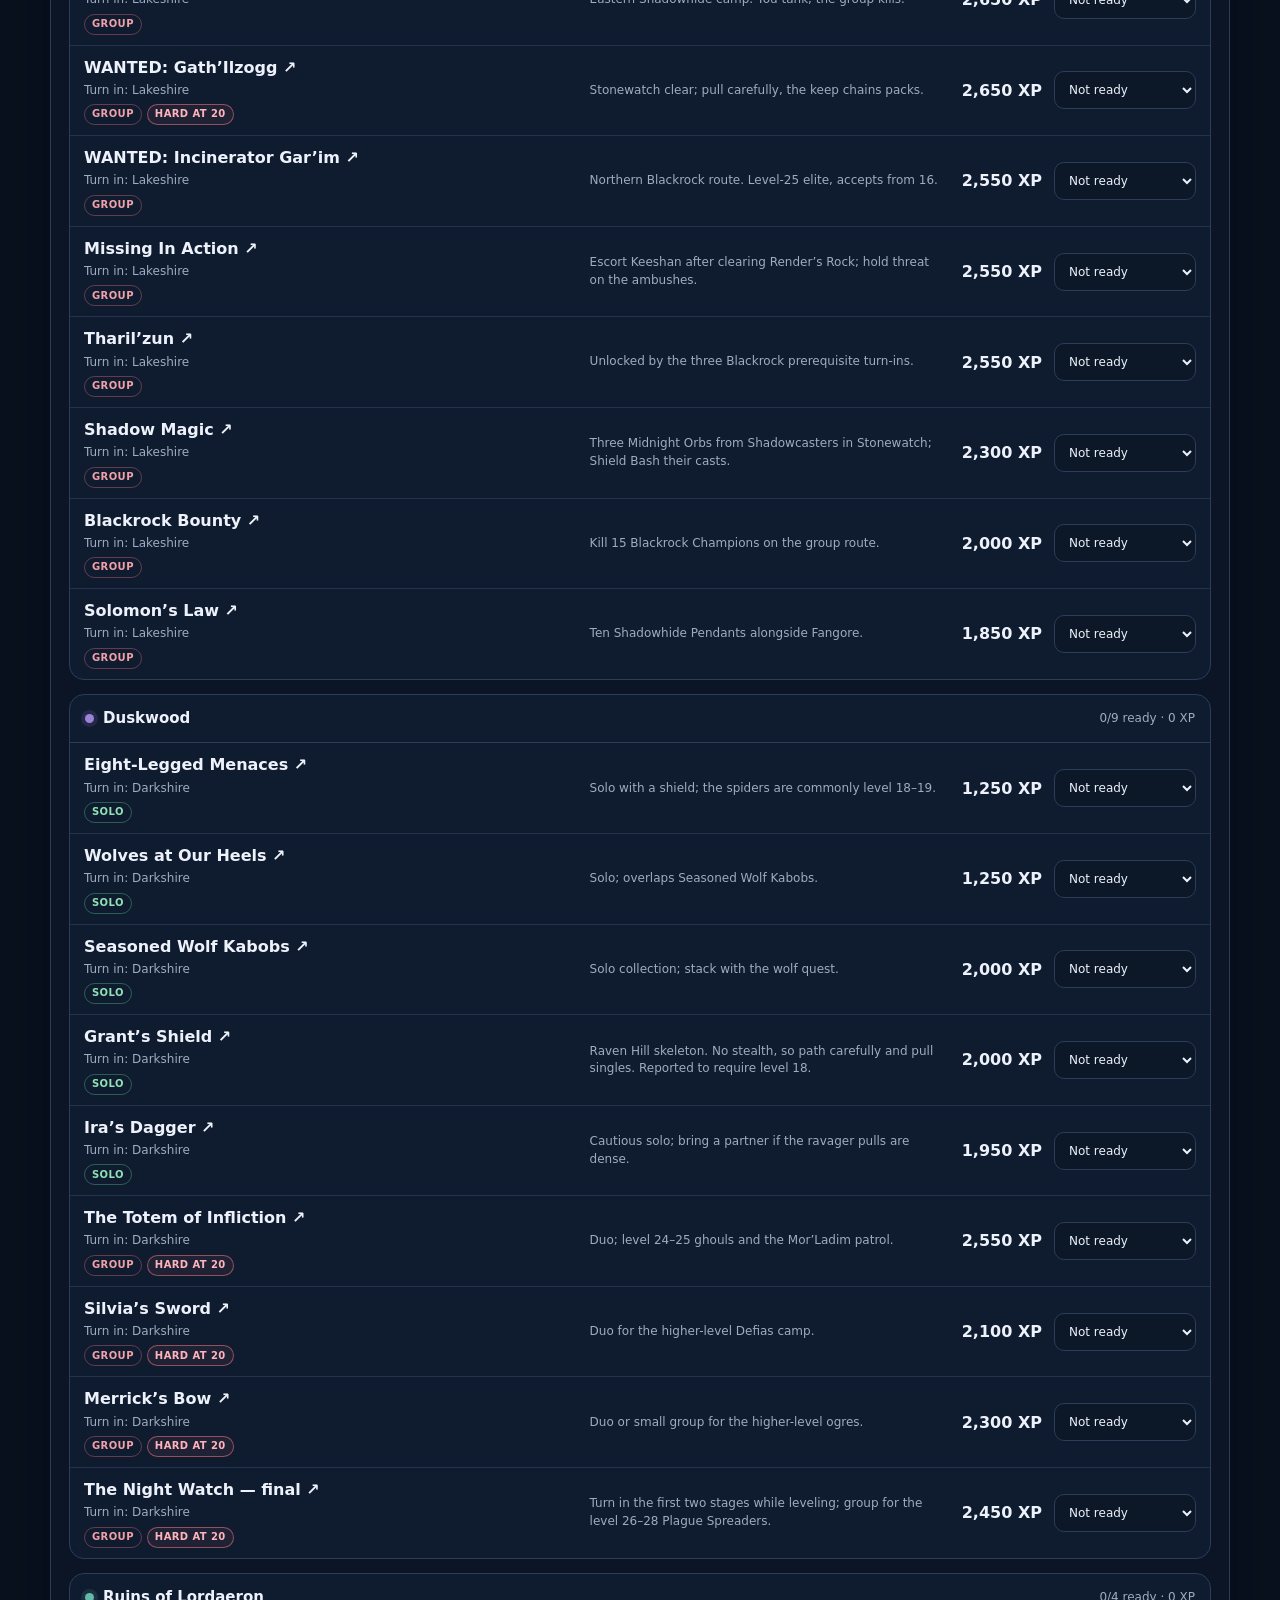
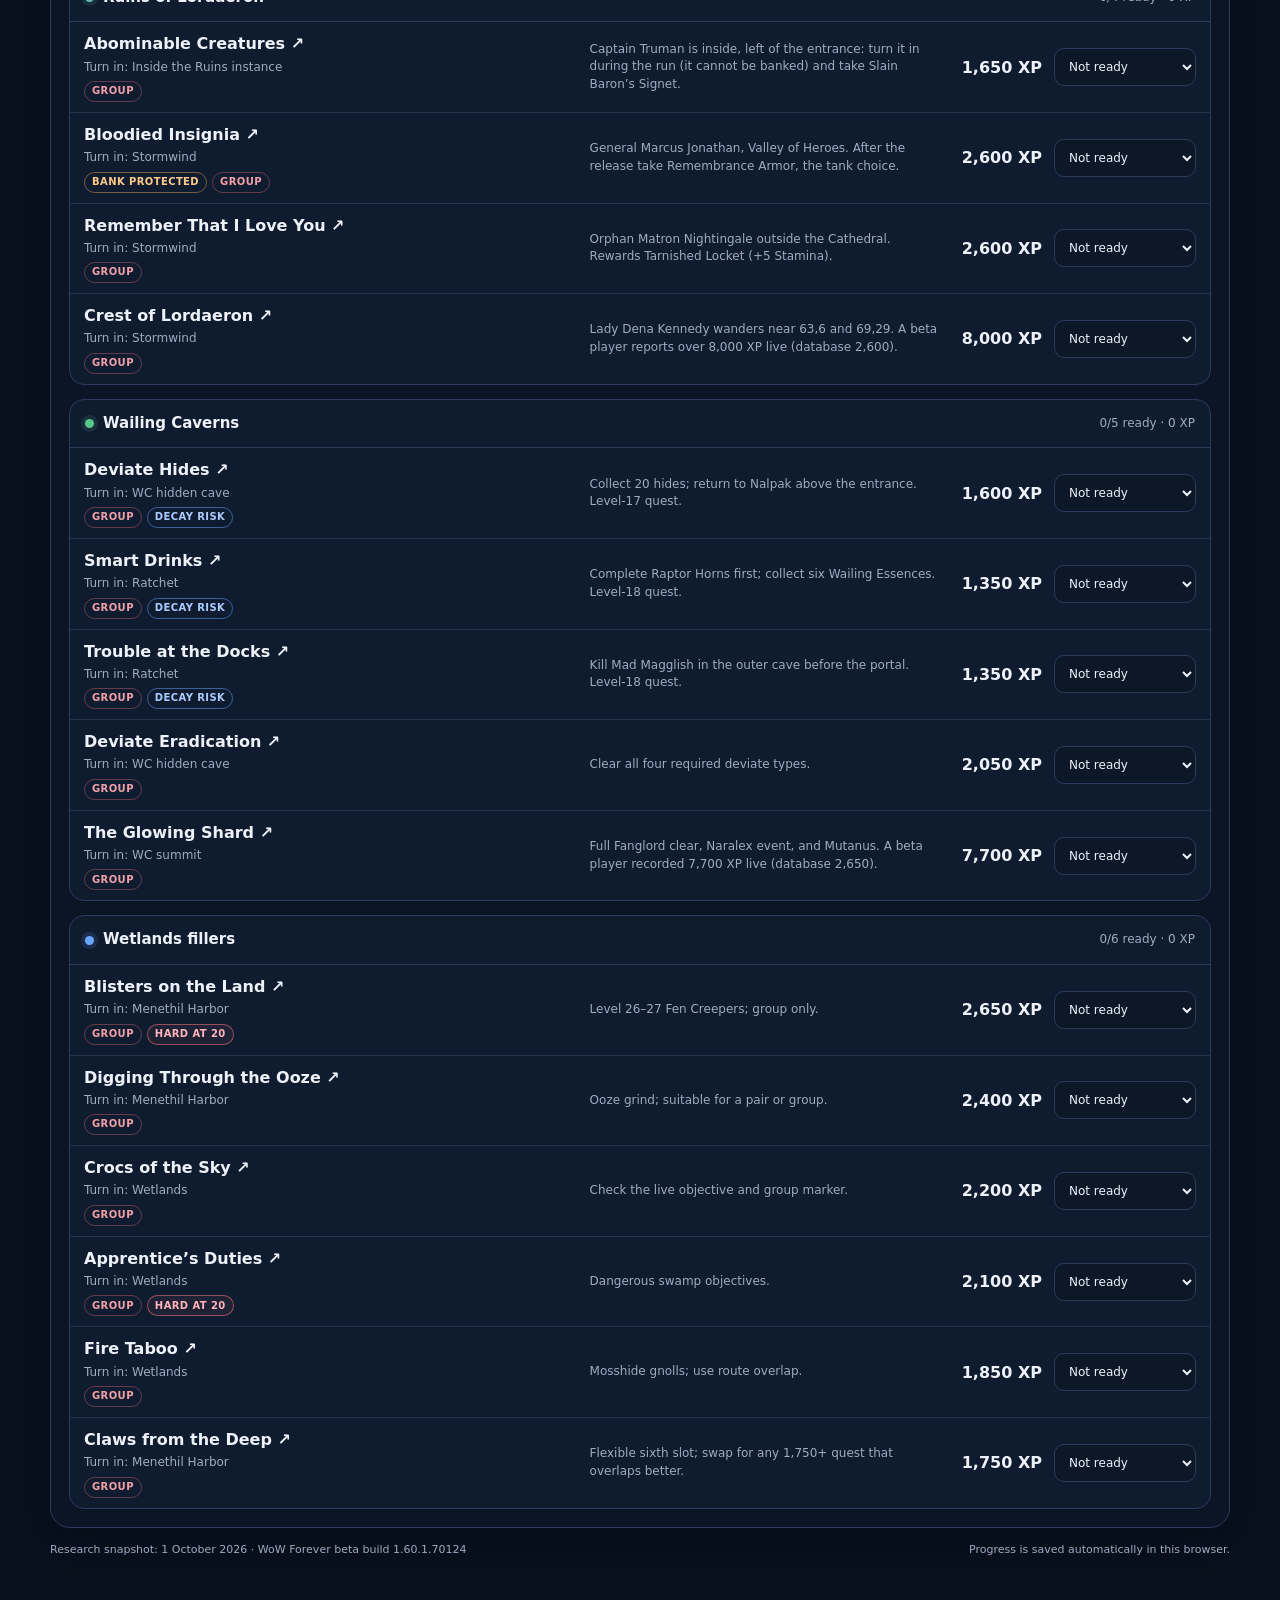
==== commit 1cbe227a: "Name the ledger for Baysick Browntwo" ====
--- a/warrior/index.html
+++ b/warrior/index.html
@@ -5,7 +5,7 @@
   <meta name="viewport" content="width=device-width,initial-scale=1">
   <meta name="theme-color" content="#0b1525">
   <meta name="description" content="Interactive level-20 quest bank, Protection tank gear targets, and Mining/Blacksmithing crafts for a Night Elf Warrior on WoW Forever.">
-  <title>Level 20 Field Ledger · Night Elf Protection Warrior</title>
+  <title>Baysick Browntwo · Level 20 Field Ledger</title>
   <link rel="icon" href="favicon.svg" type="image/svg+xml">
   <link rel="stylesheet" href="styles.css">
 </head>
@@ -16,7 +16,7 @@
         <div class="crest" aria-hidden="true">W</div>
         <div>
           <p class="eyebrow">WoW Forever · Alliance PvE</p>
-          <h1>Level 20 Field Ledger</h1>
+          <h1>Baysick Browntwo’s Level 20 Field Ledger</h1>
           <p class="subtitle">Night Elf Protection Warrior · quest bank, sword-and-board gear, Mining and Blacksmithing, and cap-release route</p>
         </div>
       </div>
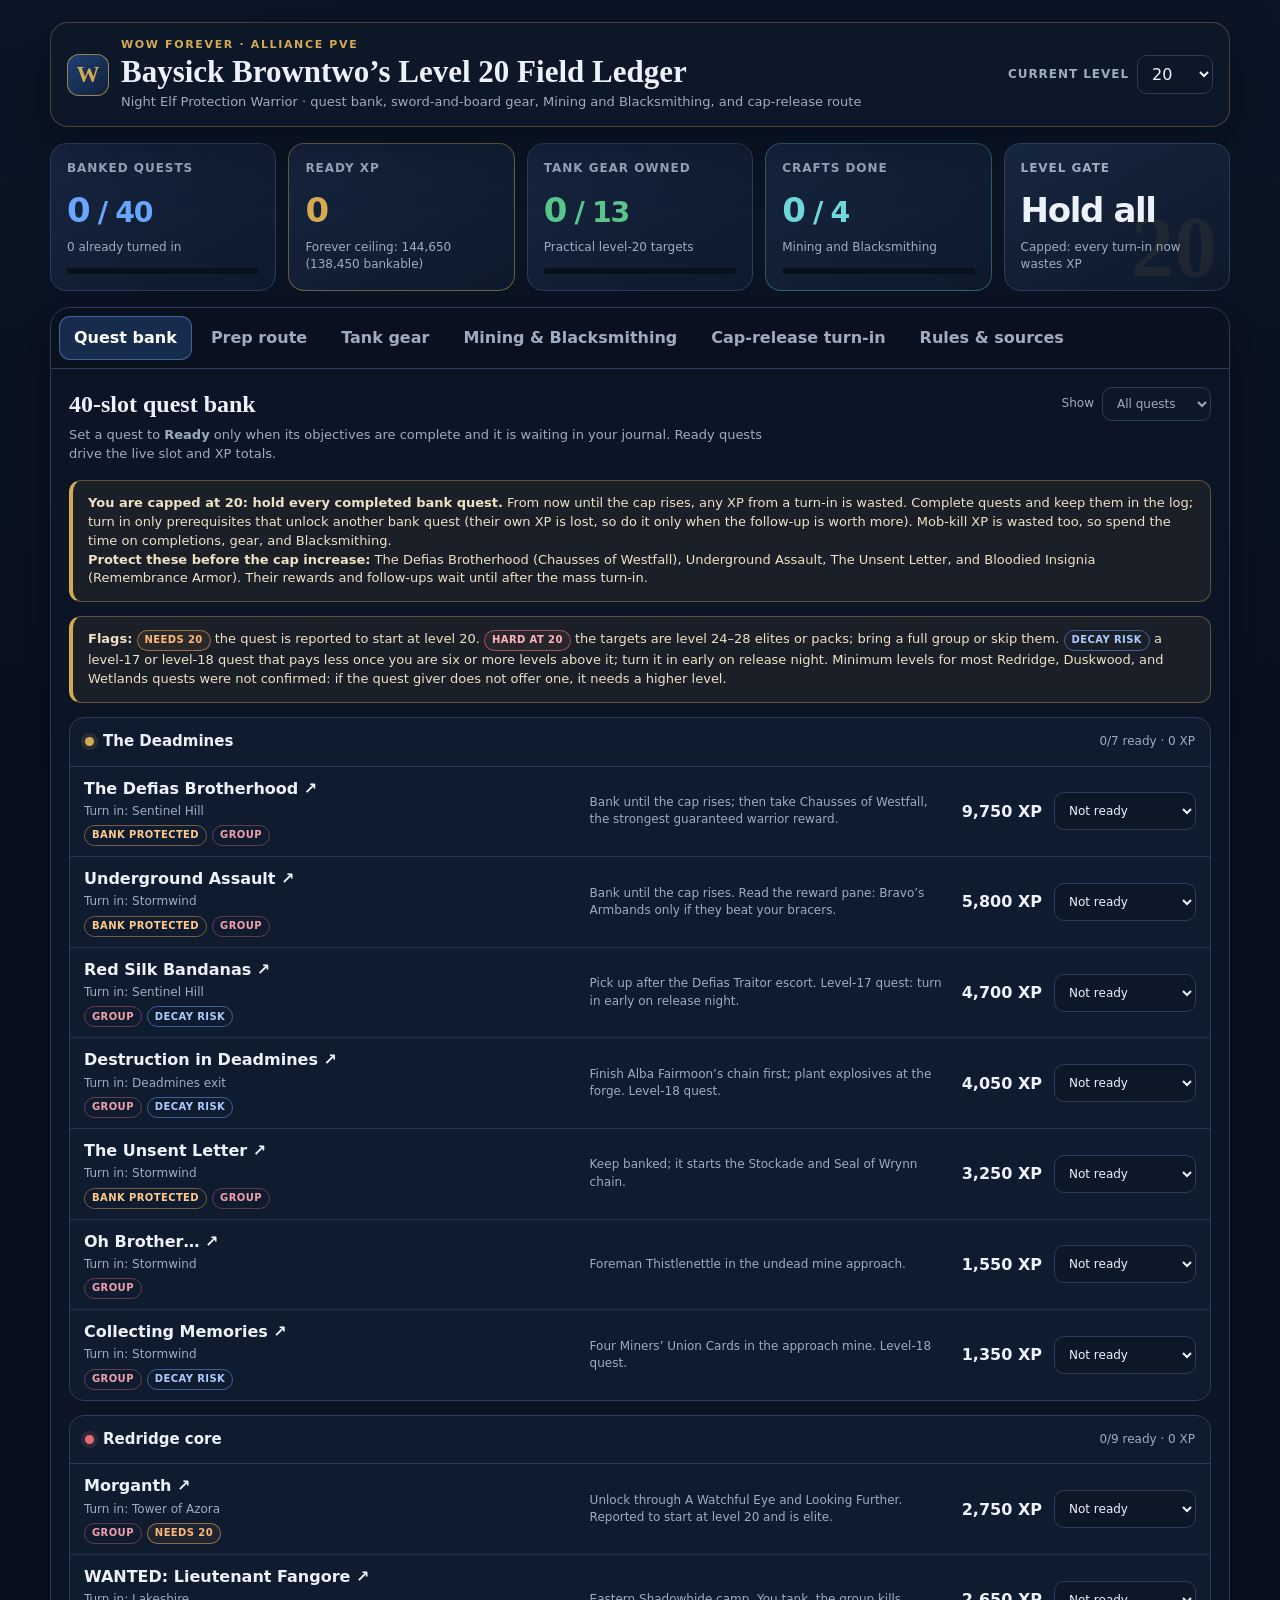
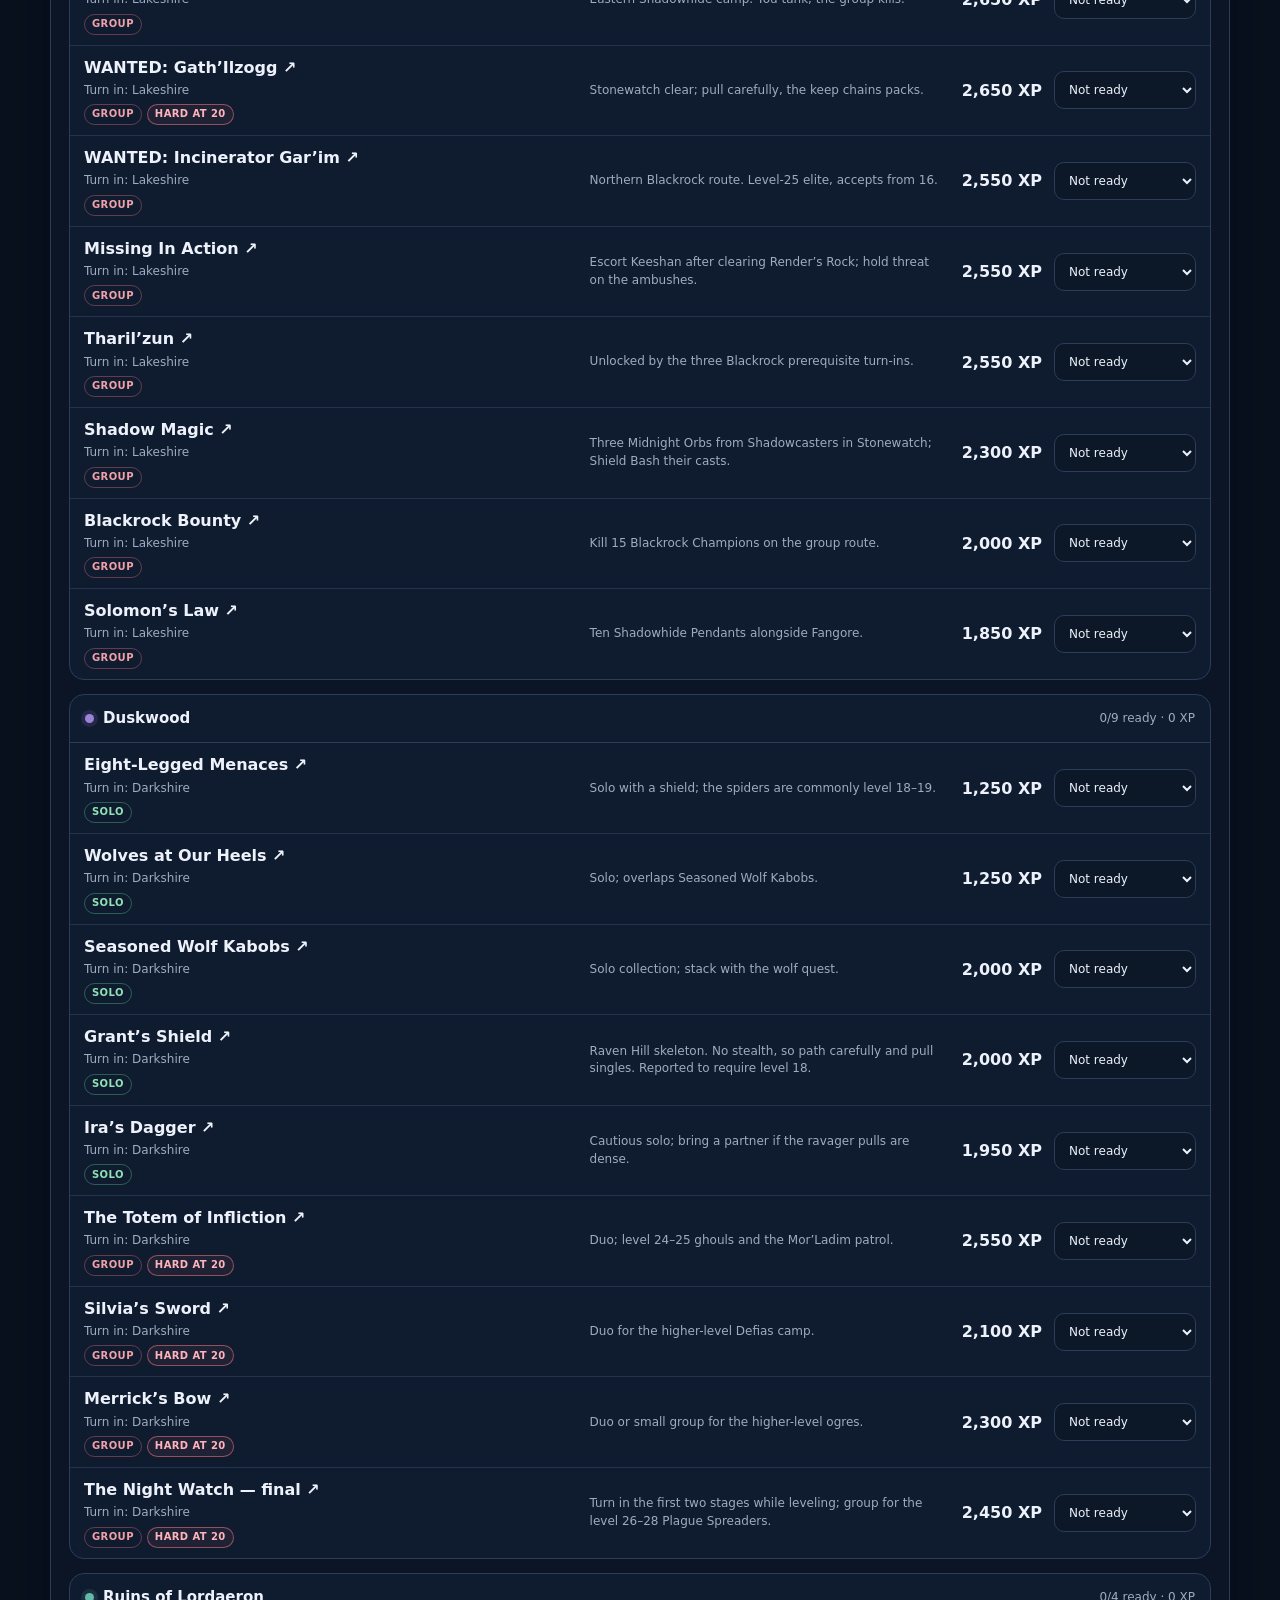
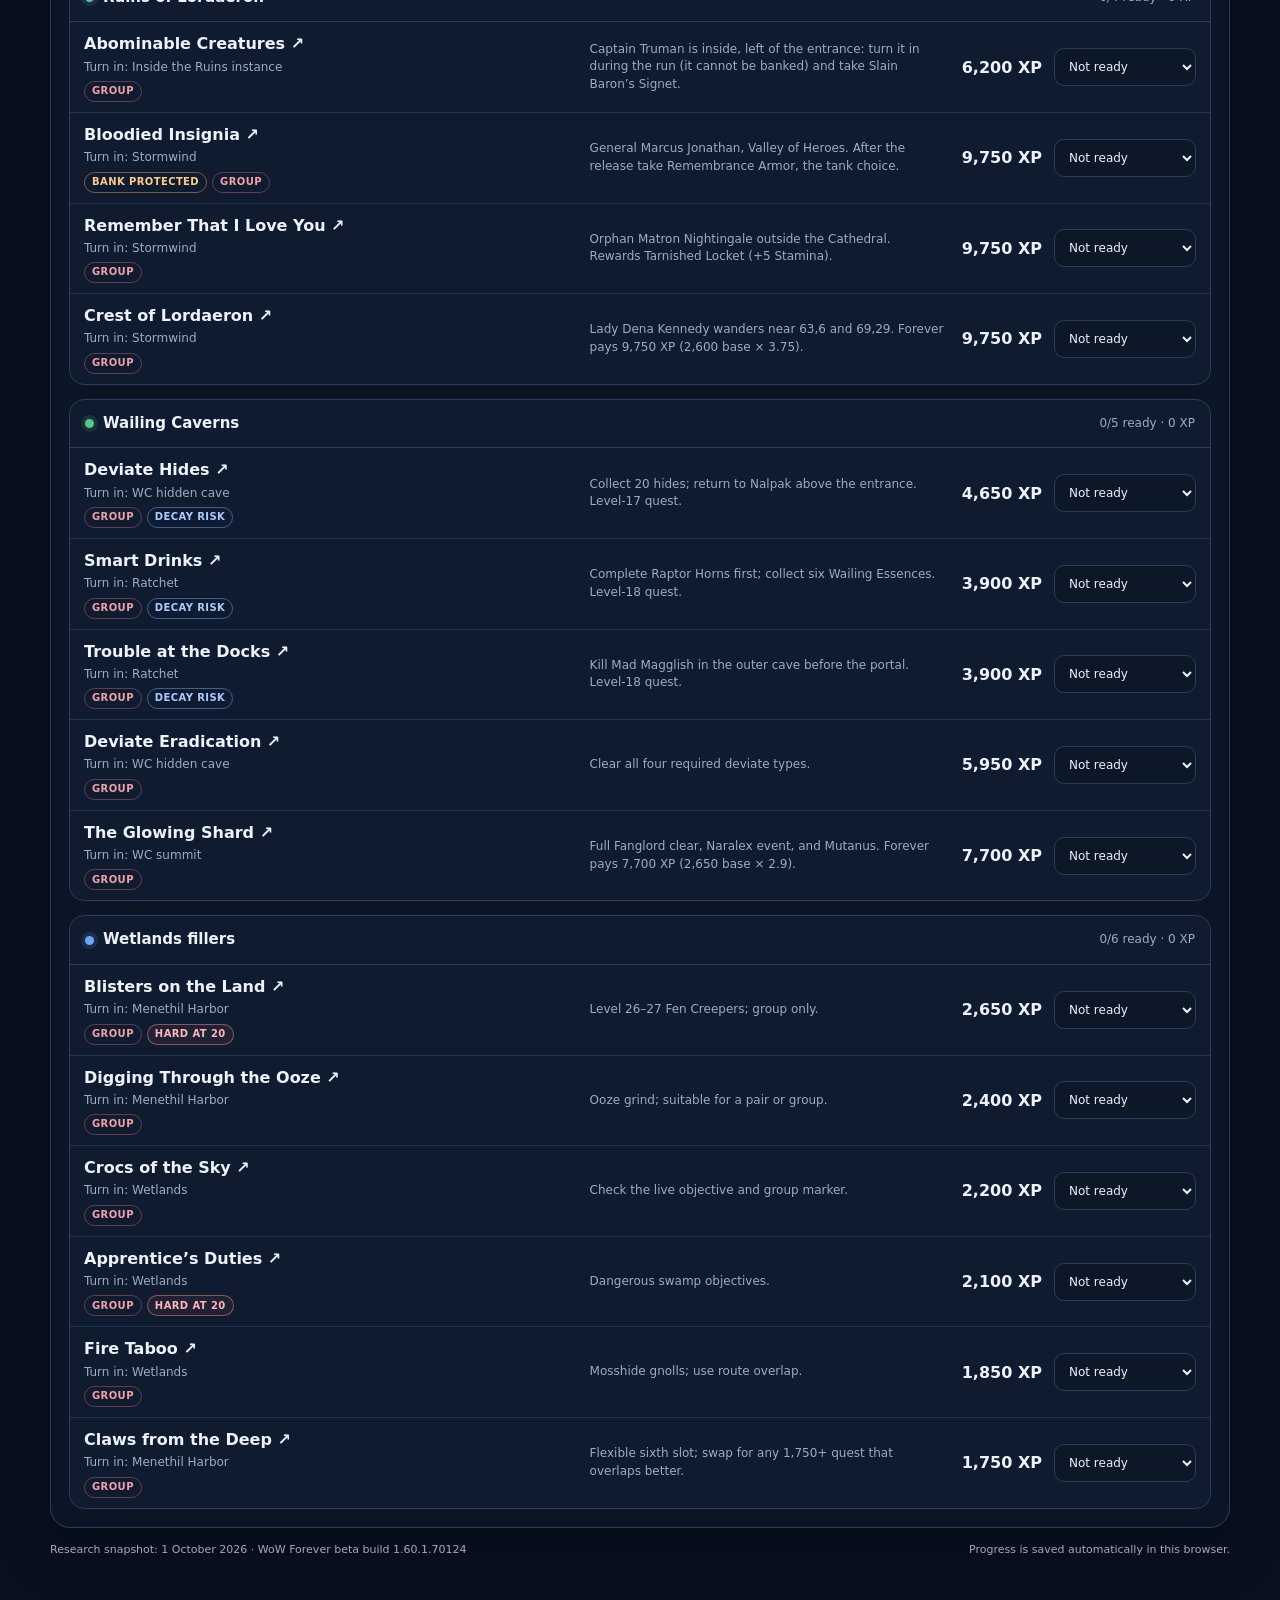
==== commit ce1b1272: "Quests: WoW Forever XP for Ruins of Lordaeron and Wailing Caverns" ====
--- a/warrior/index.html
+++ b/warrior/index.html
@@ -42,7 +42,7 @@
       <article class="summary-card gold">
         <div class="label">Ready XP</div>
         <div class="value" id="bank-xp">0</div>
-        <div class="detail">Database ceiling: 101,450–101,550</div>
+        <div class="detail">Forever ceiling: 144,650 (138,450 bankable)</div>
       </article>
       <article class="summary-card green">
         <div class="label">Tank gear owned</div>
@@ -203,9 +203,9 @@
           <article class="info-card">
             <h3>Travel value</h3>
             <ul>
-              <li><strong>Wailing Caverns:</strong> worth one full run for Kresh’s Back alone, plus five bank quests if you finish through Mutanus before the release. Holding them means logging out in Ratchet.</li>
+              <li><strong>Wailing Caverns:</strong> one full run for Kresh’s Back (a backup shield) and Gloves of the Fang, plus five bank quests if you finish through Mutanus before the release. Holding them means logging out in Ratchet.</li>
               <li><strong>The Deadmines:</strong> the core run. Cruel Barb, First Mate Band, and Blackened Defias Armor all drop here, and it carries seven bank quests.</li>
-              <li><strong>Ruins of Lordaeron:</strong> go when a group already wants it. The three Stormwind hand-ins are excellent; Abominable Creatures turns in inside the dungeon and gives the Slain Baron’s Signet tank ring on the spot.</li>
+              <li><strong>Ruins of Lordaeron:</strong> the most important tank dungeon at 20. Rath’mael drops Mirror of Rath’mael, the best shield; Witherfang drops Atrophic Girdle, the best belt; Abominable Creatures turns in inside for the Slain Baron’s Signet ring. The three Stormwind hand-ins are excellent too. Repeat it until the shield and belt drop.</li>
               <li><strong>Duskwood:</strong> best open-world follow-up. The western spiders and wolves are fine solo with a shield; Totem, Silvia, Merrick, and final Night Watch need a partner.</li>
               <li><strong>Hall of Thanes:</strong> a level 13–18 dungeon. Worth one run only if a group is going: several reward pieces in the gear list come from it.</li>
               <li><strong>Shadowfang Keep and Blackfathom Deeps:</strong> after the cap rises. Blackfathom Villainy offers the Arctic Buckler shield.</li>
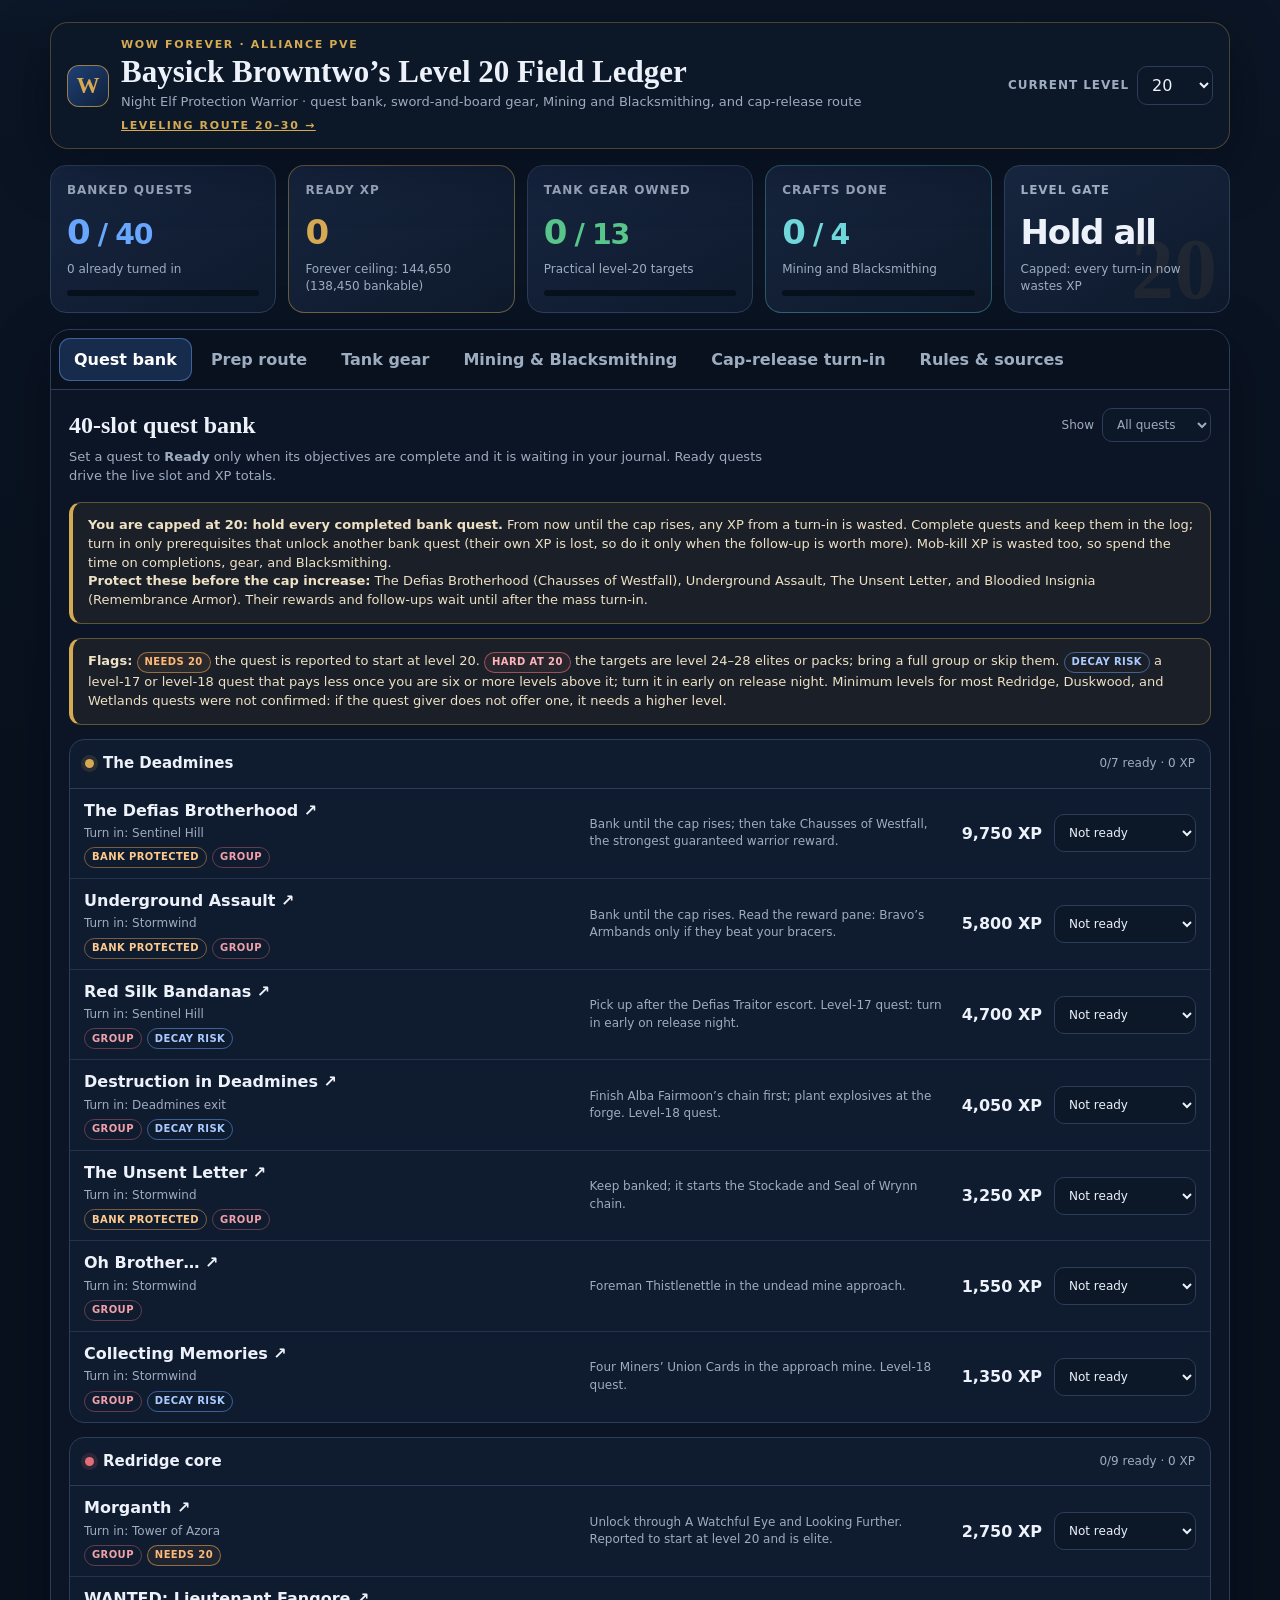
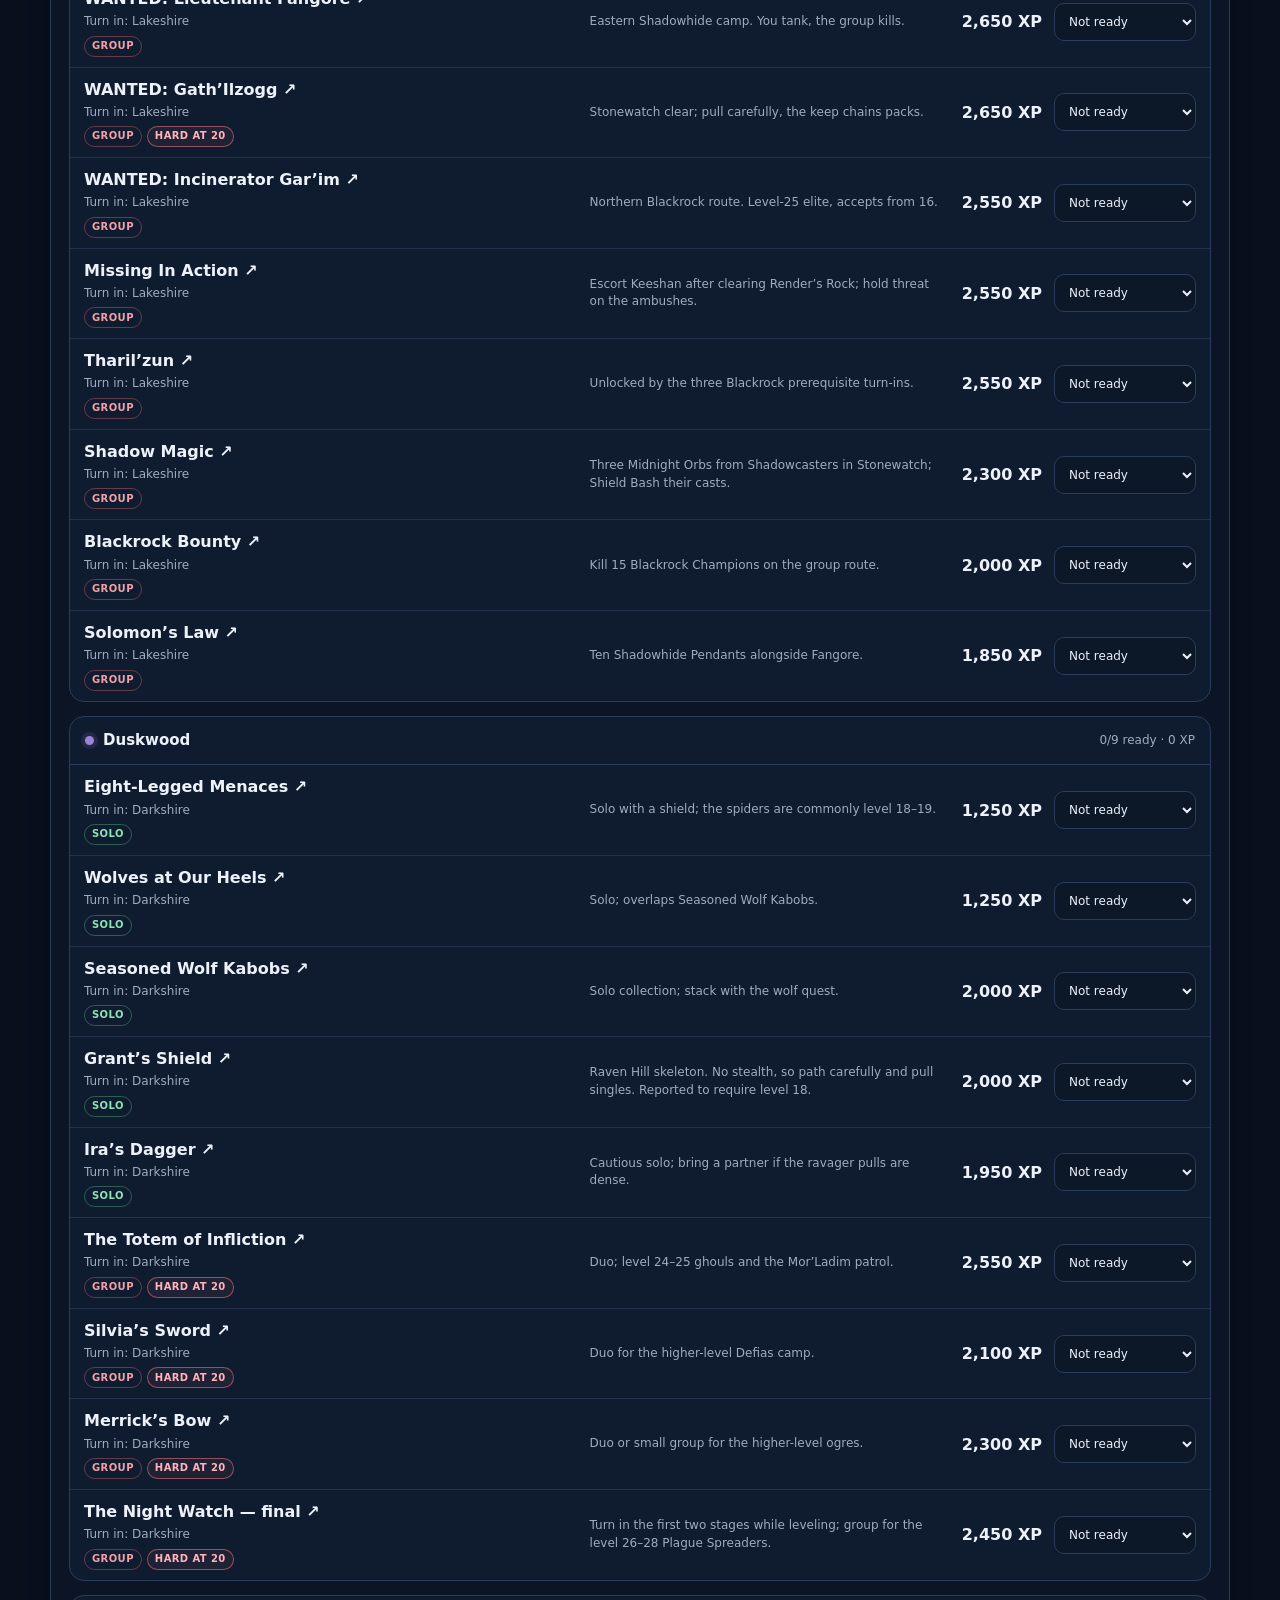
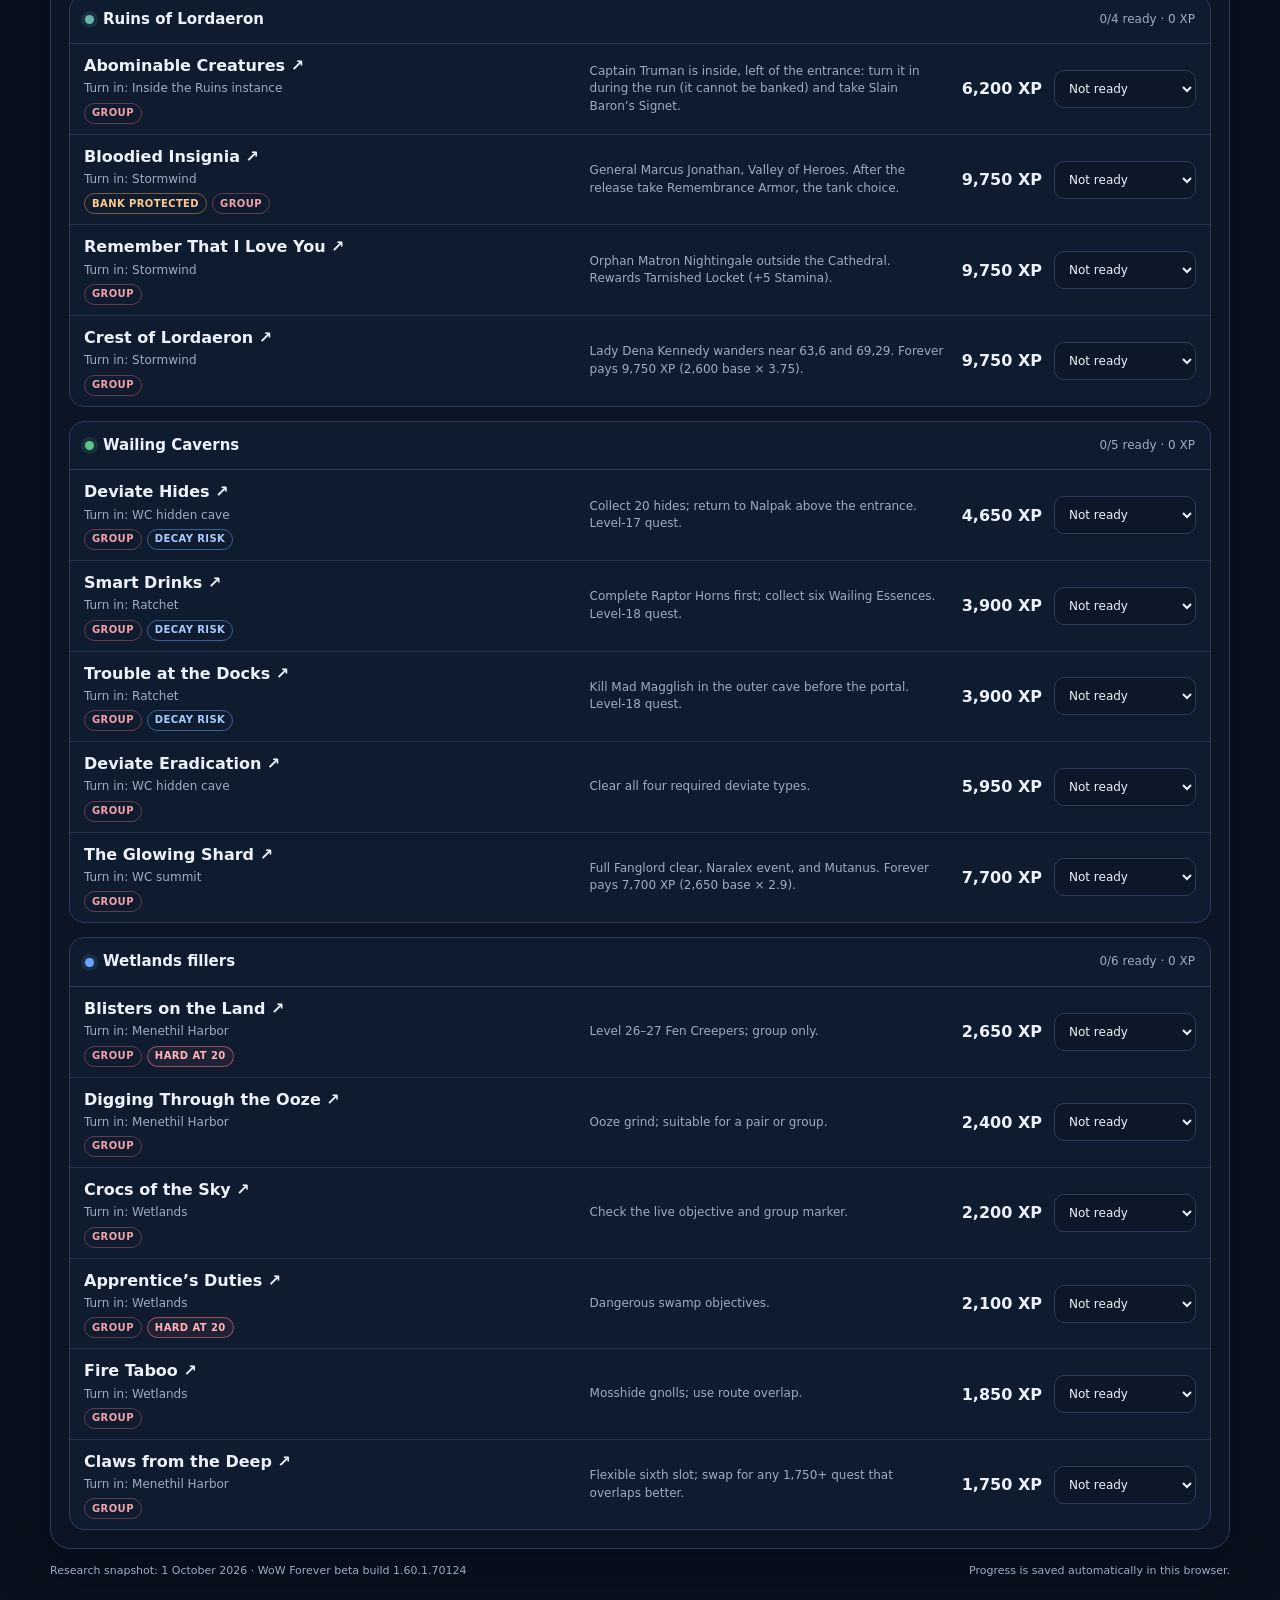
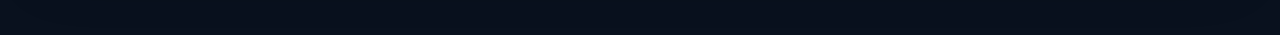
==== commit 090aa305: "Route: live level 20-30 leveling route page beside the ledger Reads the banked quests from the ledge" ====
--- a/warrior/index.html
+++ b/warrior/index.html
@@ -18,6 +18,7 @@
           <p class="eyebrow">WoW Forever · Alliance PvE</p>
           <h1>Baysick Browntwo’s Level 20 Field Ledger</h1>
           <p class="subtitle">Night Elf Protection Warrior · quest bank, sword-and-board gear, Mining and Blacksmithing, and cap-release route</p>
+          <p class="eyebrow" style="margin:6px 0 0"><a href="route/">Leveling route <span style="white-space:nowrap">20–30 →</span></a></p>
         </div>
       </div>
       <div class="level-control">
